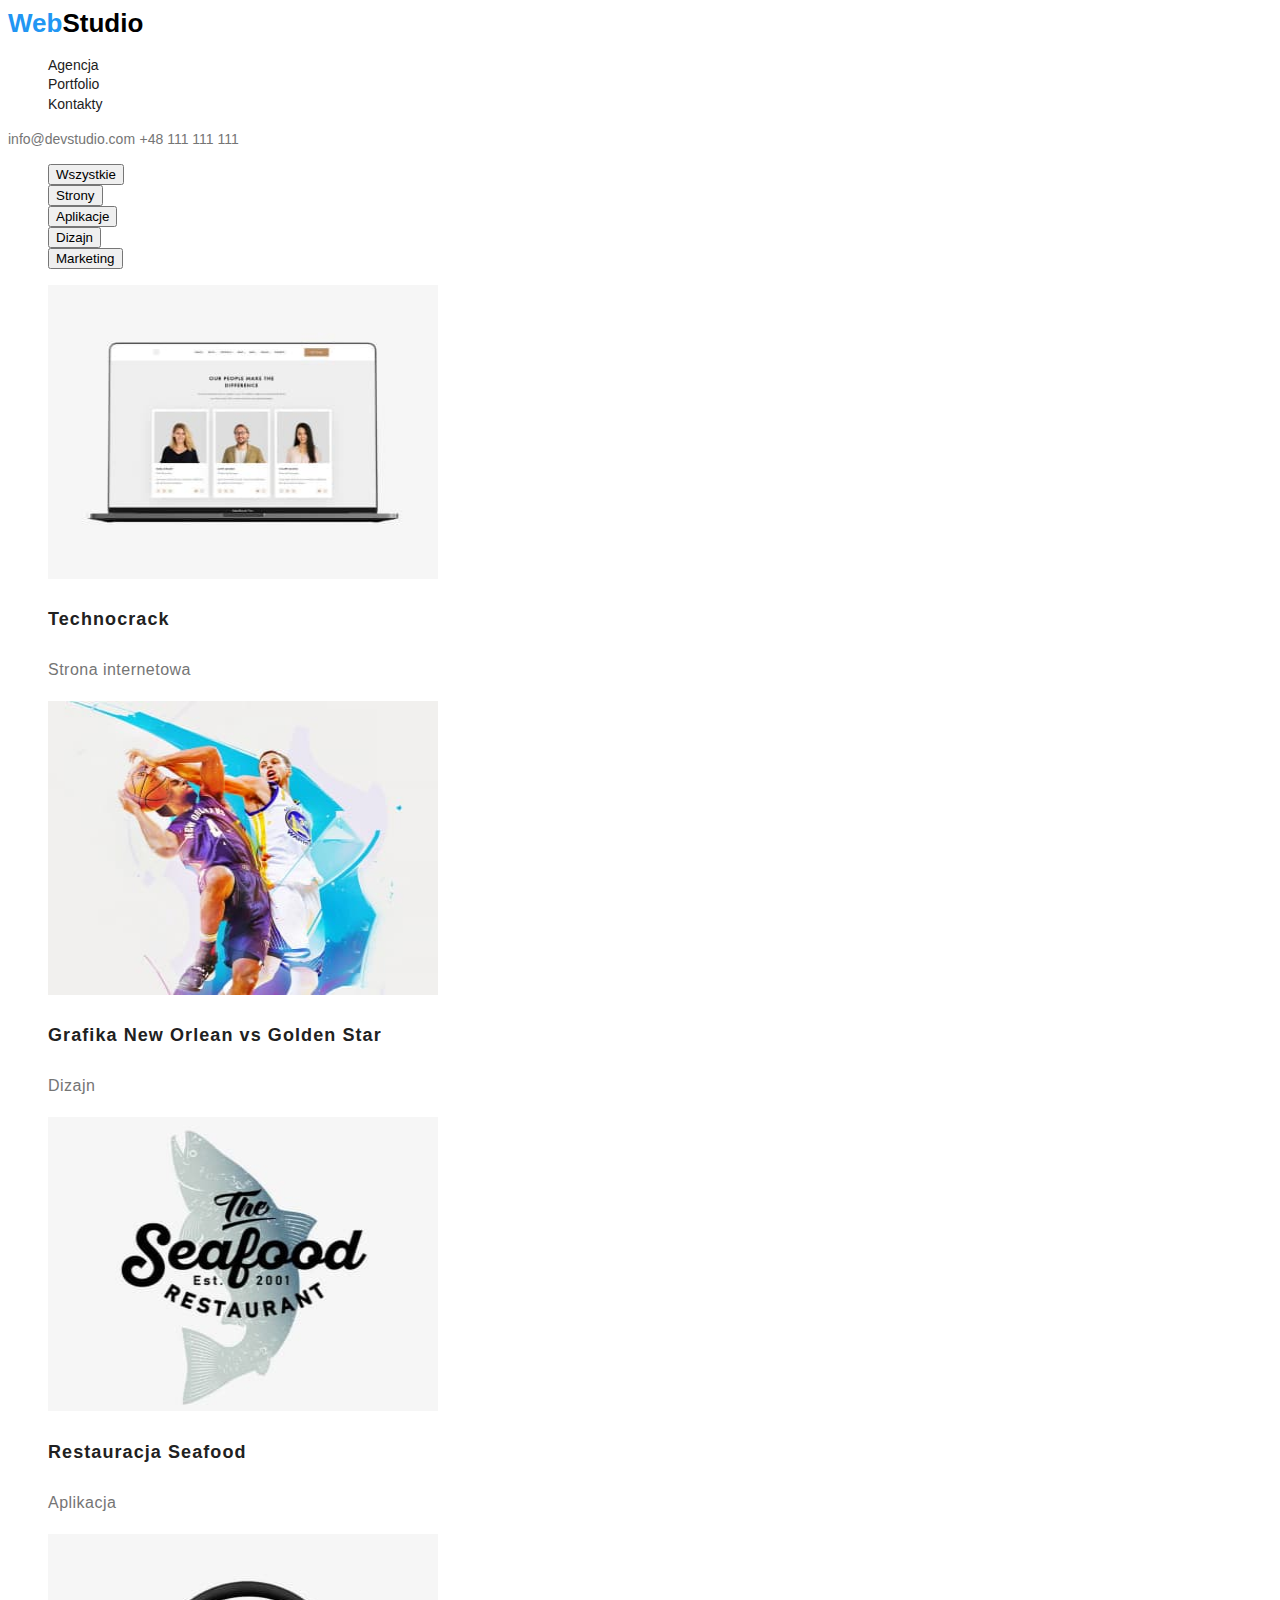
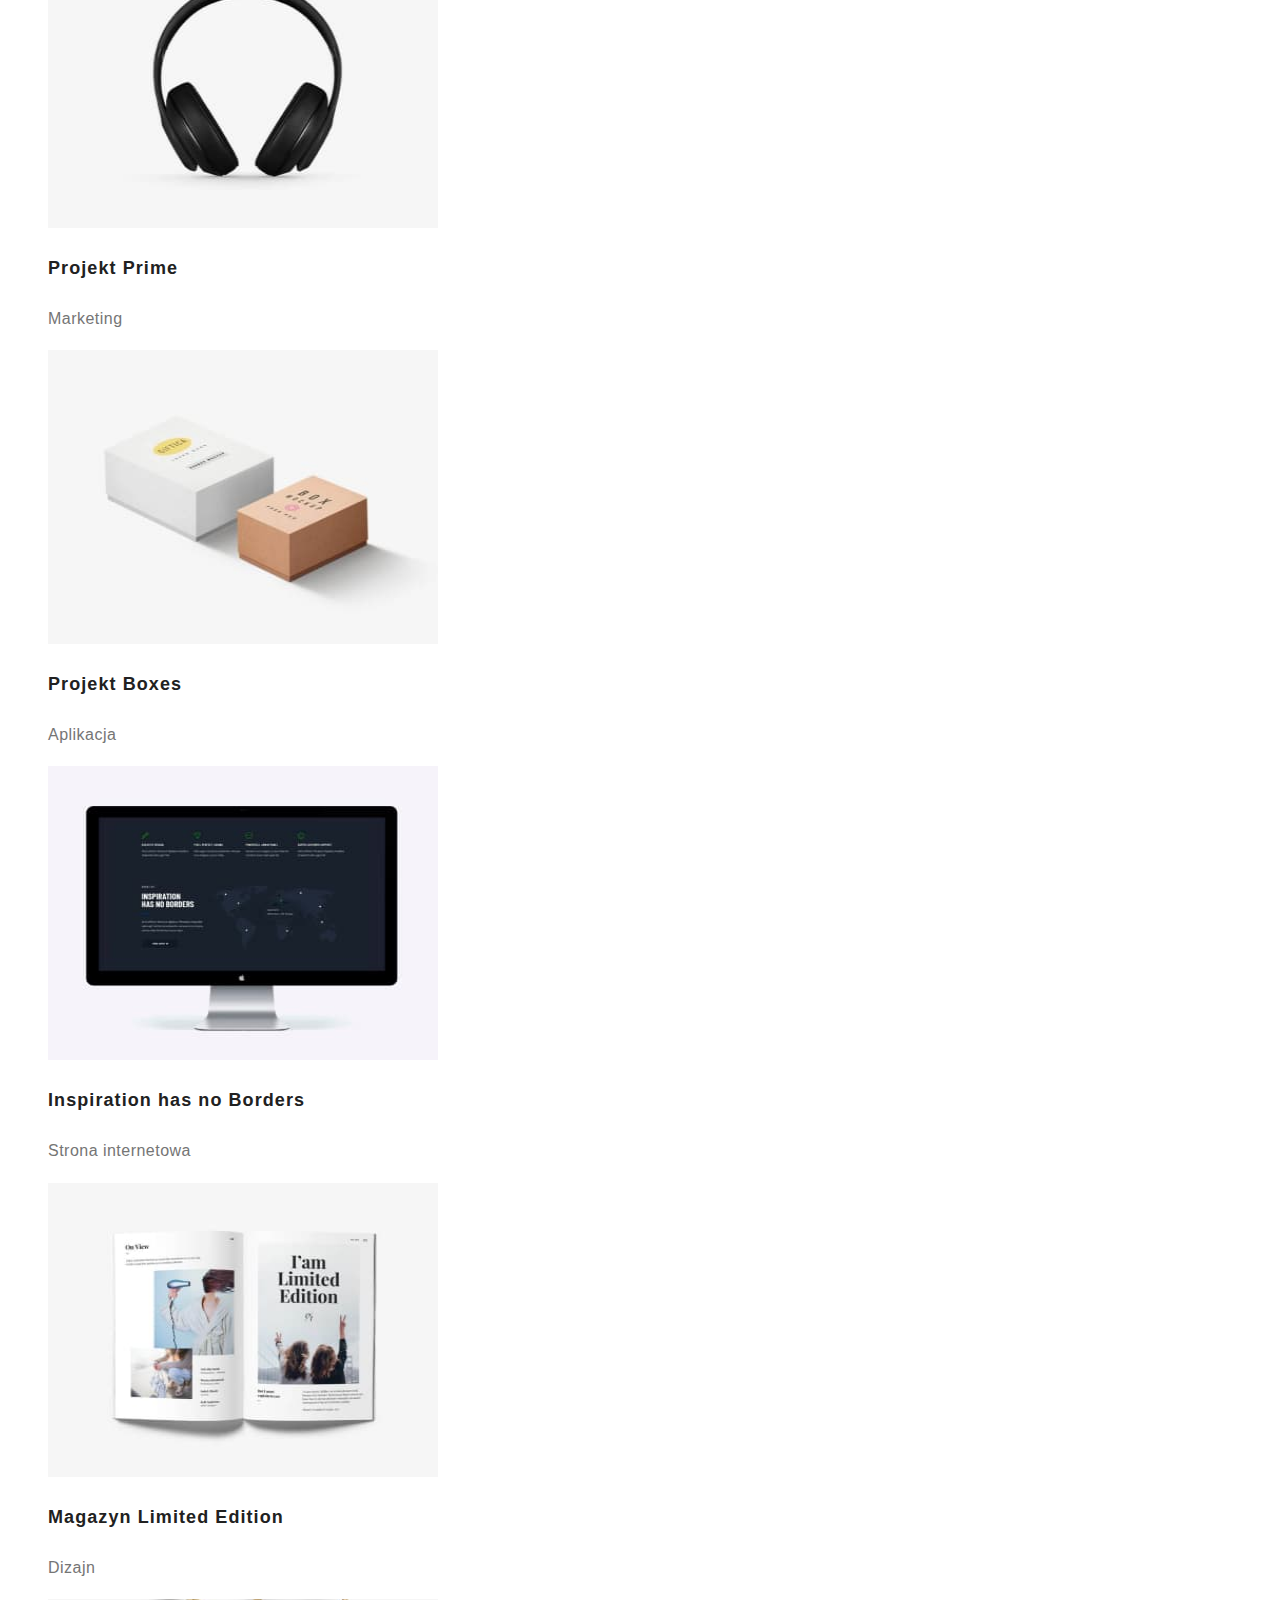
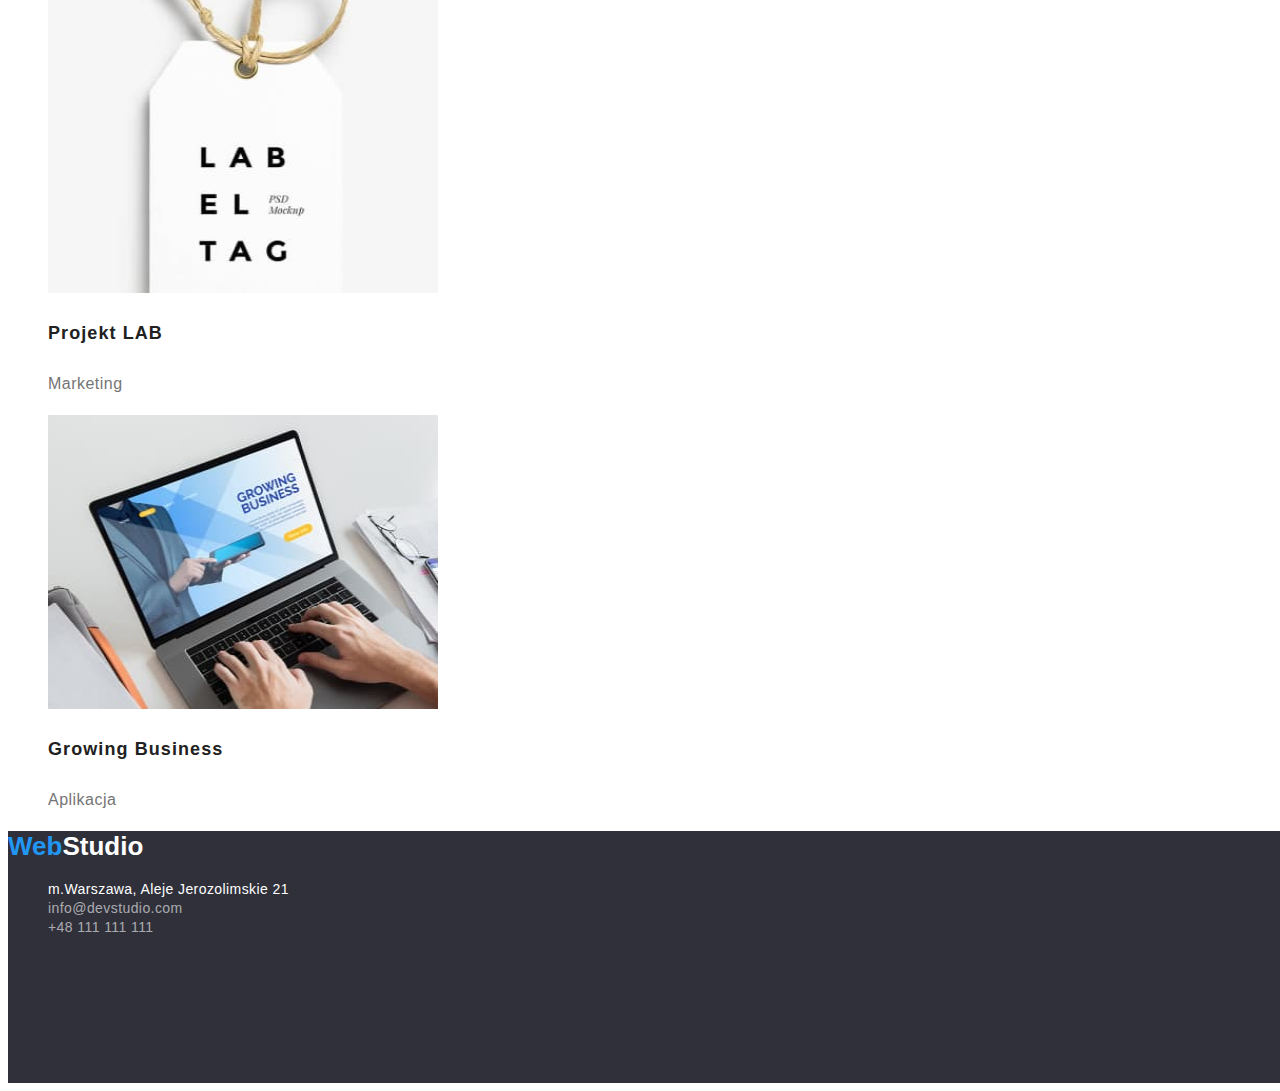
==== portfolio.html @ f2c3e53a "Add files via upload" ====
<!DOCTYPE html>
<html lang="pl">
  <head>
    <meta charset="UTF-8" />
    <meta http-equiv="X-UA-Compatible" content="IE=edge" />
    <meta name="viewport" content="width=device-width, initial-scale=1.0" />
    <title>Nasze portfolio</title>
    <link rel="preconnect" href="https://fonts.googleapis.com" />
    <link rel="preconnect" href="https://fonts.gstatic.com" crossorigin />
    <link
      href="https://fonts.googleapis.com/css2?family=Raleway:ital,wght@1,700&family=Roboto+Serif:wght@400;500;700;900&display=swap"
      rel="stylesheet"
    />
    <link rel="stylesheet" type="text/css" href="css/index.css" />
  </head>
  <body>
    <header>
      <a href="#"
        ><span class="web">Web</span><span class="studio">Studio</span>
      </a>
      <nav>
        <ul>
          <li><a class="link nav-header" href="#">Agencja</a></li>
          <li><a class="link nav-header" href="#">Portfolio</a></li>
          <li><a class="link nav-header" href="#">Kontakty</a></li>
        </ul>
      </nav>
      <a class="link contact-header" href="mail:info@devstudio.com"
        >info@devstudio.com</a
      >
      <a class="link contact-header" href="tel:48111111111">+48 111 111 111</a>
    </header>
    <main>
      <div>
        <ul class="button-menu">
          <li>
            <button class="button button-data" type="button">Wszystkie</button>
          </li>
          <li>
            <button class="button button-data" type="button">Strony</button>
          </li>
          <li>
            <button class="button button-data" type="button">Aplikacje</button>
          </li>
          <li>
            <button class="button button-data" type="button">Dizajn</button>
          </li>
          <li>
            <button class="button button-data" type="button">Marketing</button>
          </li>
        </ul>
      </div>

      <div>
        <ul>
          <li>
            <img
              src="images/foto_31.jpg"
              alt="Laptop  z otwartą stroną internetową"
              width="390"
              height="294"
            />
            <h3 class="offer">Technocrack</h3>
            <p class="type-service">Strona internetowa</p>
          </li>
          <li>
            <img
              src="images/foto_32.jpg"
              alt="Grafika meczu koszykówki"
              width="390"
              height="294"
            />
            <h3 class="offer">Grafika New Orlean vs Golden Star</h3>
            <p class="type-service">Dizajn</p>
          </li>
          <li>
            <img
              src="images/foto_33.jpg"
              alt="Logo restauracji"
              width="390"
              height="294"
            />
            <h3 class="offer">Restauracja Seafood</h3>
            <p class="type-service">Aplikacja</p>
          </li>
          <li>
            <img
              src="images/foto_34.jpg"
              alt="słuchawki bezprzewodowe"
              width="390"
              height="294"
            />
            <h3 class="offer">Projekt Prime</h3>
            <p class="type-service">Marketing</p>
          </li>
          <li>
            <img
              src="images/foto_35.jpg"
              alt="Dwa kartonowe pudełka"
              width="390"
              height="294"
            />
            <h3 class="offer">Projekt Boxes</h3>
            <p class="type-service">Aplikacja</p>
          </li>
          <li>
            <img
              src="images/foto_36.jpg"
              alt="Monitor ukazujący otwartą stronę"
              width="390"
              height="294"
            />
            <h3 class="offer">Inspiration has no Borders</h3>
            <p class="type-service">Strona internetowa</p>
          </li>
          <li>
            <img
              src="images/foto_37.jpg"
              alt="Otwarte czasopismo"
              width="390"
              height="294"
            />
            <h3 class="offer">Magazyn Limited Edition</h3>
            <p class="type-service">Dizajn</p>
          </li>
          <li>
            <img
              src="images/foto_38.jpg"
              alt="Etykieta z logo"
              width="390"
              height="294"
            />
            <h3 class="offer">Projekt LAB</h3>
            <p class="type-service">Marketing</p>
          </li>
          <li>
            <img
              src="images/foto_39.jpg"
              alt="Osoba pracujący przy laptopie"
              width="390"
              height="294"
            />
            <h3 class="offer">Growing Business</h3>
            <p class="type-service">Aplikacja</p>
          </li>
        </ul>
      </div>
    </main>
    <footer class="footer-color">
      <a href="#"
        ><span class="web">Web</span><span class="studio-2">Studio</span></a
      >

      <ul>
        <li>
          <address>
            <a
              class="link address"
              href="https://goo.gl/maps/n3HSszcndaVt4yHJ9?coh=178573&entry=tt"
              target="_blank"
              >m.Warszawa, Aleje Jerozolimskie 21</a
            >
          </address>
        </li>
        <li>
          <a class="link info-footer" href="mail:info@devstudio.com"
            >info@devstudio.com</a
          >
        </li>
        <li>
          <a class="link info-footer" href="tel:48111111111">+48 111 111 111</a>
        </li>
      </ul>
    </footer>
  </body>
</html>
---- css/index.css ----
body {
  font-family: "Roboto", sans-serif;
  font-size: 16px;
  font-weight: 700;
  line-height: 1.2;
  background-color: var(--font-color3);
  color: var(--font-color);
}

ul {
  list-style-type: none;
}
a {
  text-decoration: none;
}

.link:focus {
  color: var(--font-hover-focus);
}
.link:hover {
  color: var(--font-hover-focus);
}

:root {
  --main-background-color: #e5e5e5;
  --second-background-color: #2f303a;
  --font-color: #212121;
  --font-color2: #757575;
  --font-color3: #ffffff;
  --font-hover-focus: #2196f3;
  --font-studio: #000000;
}

.webstudio {
  letter-spacing: 0.03em;
}
.web {
  color: #2196f3;
  font: "Raleway";
  font-size: 26px;
  font-weight: 700;
  line-height: 1.2;
}
.studio {
  color: var(--font-studio);
  font: "Raleway";
  font-size: 26px;
  font-weight: 700;
  line-height: 1.2;
}

.studio-2 {
  color: var(--font-color3);
  font: "Raleway";
  font-size: 26px;
  font-weight: 700;
  line-height: 1.2;
}
.nav-header {
  font-size: 14px;
  font-weight: 500;
  line-height: 1.17;
  color: var(--font-color);
  letter-spacing: 0.02;
}
.button {
  cursor: pointer;
}
.contact-header {
  font-size: 14px;
  font-weight: 500;
  line-height: 1.17;
  color: var(--font-color2);
  letter-spacing: 0.02;
}
.title {
  font-size: 44px;
  font-weight: 900;
  line-height: 1.36;
  color: var(--font-color3);
  letter-spacing: 0.06em;
}
.type {
  font-size: 16px;
  font-weight: 700;
  line-height: 1.88;
  color: var(--font-color3);
  background-color: var(--font-hover-focus);
  letter-spacing: 0.06em;
}
.main-text {
  font-size: 14px;
  font-weight: 700;
  line-height: 1.17;
  color: var(--font-color);
  letter-spacing: 0.03em;
}
.text {
  font-size: 14px;
  font-weight: 400;
  line-height: 1.71;
  color: var(--font-color2);
  letter-spacing: 0.03em;
}
.second-h {
  font-size: 36px;
  font-weight: 700;
  line-height: 1.18;
  color: var(--font-color);
  letter-spacing: 0.03em;
}
.name {
  font-size: 16px;
  font-weight: 500;
  line-height: 1.17;
  color: var(--font-color);
  letter-spacing: 0.03em;
}
.company-position {
  font-size: 16px;
  font-weight: 400;
  line-height: 1.17;
  color: var(--font-color2);
  letter-spacing: 0.03em;
}
.address {
  font-size: 14px;
  font-weight: 400;
  line-height: 1.71;
  color: var(--font-color3);
  font-style: normal;
  letter-spacing: 0.03em;
}
.info-footer {
  font-size: 14px;
  font-weight: 400;
  line-height: 1.71;
  color: rgba(255, 255, 255, 0.6);
  letter-spacing: 0.03em;
}
.offer {
  font-size: 18px;
  font-weight: 700;
  line-height: 2;
  color: var(--font-color);
  letter-spacing: 0.06em;
}
.type-service {
  font-size: 16px;
  font-weight: 400;
  line-height: 1.88;
  color: var(--font-color2);
  letter-spacing: 0.03em;
}
.link {
  font-size: 14;
  font-weight: 500;
  line-height: 1.17;
}

.button.data {
  font-size: 16;
  font-weight: 500;
  line-height: 1.62;
  color: var(--font-color);
  letter-spacing: 0.03em;
}

.button:focus {
  color: var(--font-color3);
  background-color: var(--font-hover-focus);
}
.button:hover {
  color: var(--font-color3);
  background-color: var(--font-hover-focus);
}

.footer-color {
  background-color: var(--second-background-color);
  width: 1600px;
  height: 252px;
}

.background-top {
  background-color: var(--second-background-color);
  width: 1600px;
  height: 600px;
}

.crew-background-color {
  background-color: #f5f4fa;
}
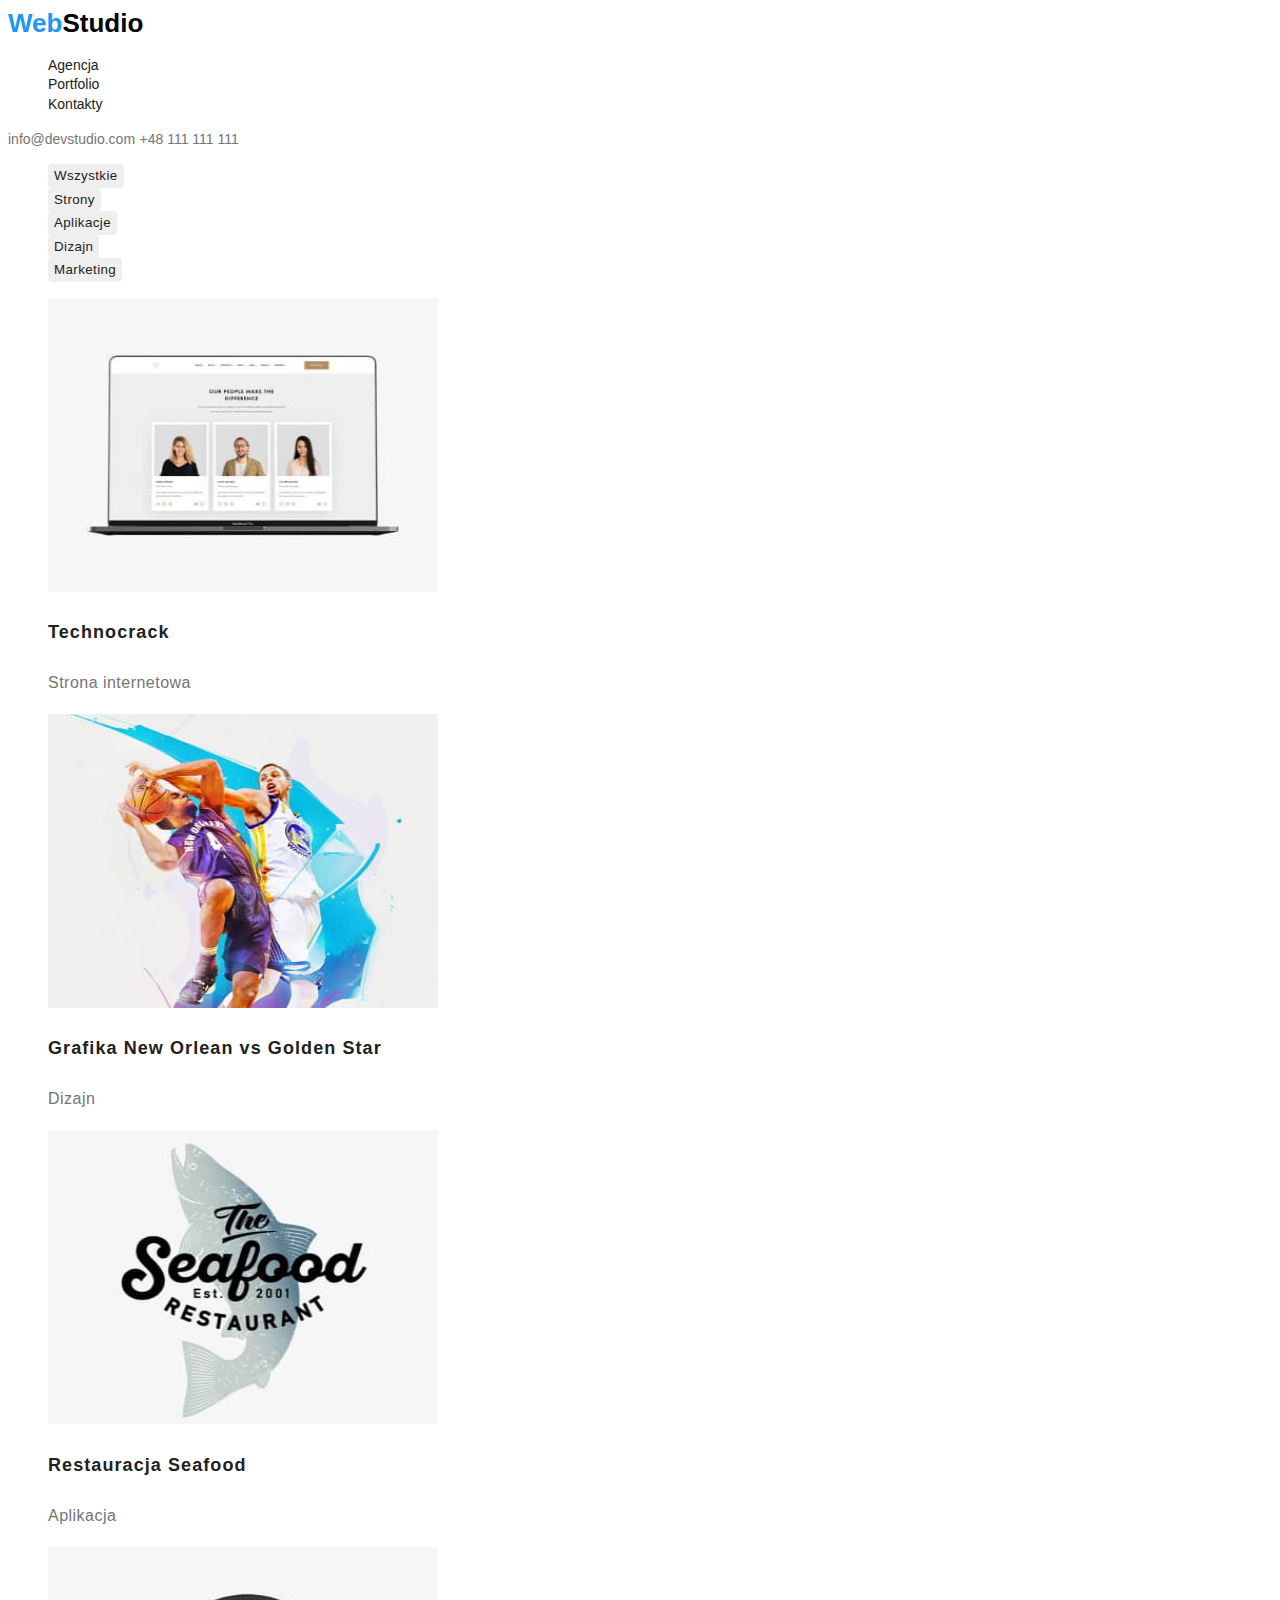
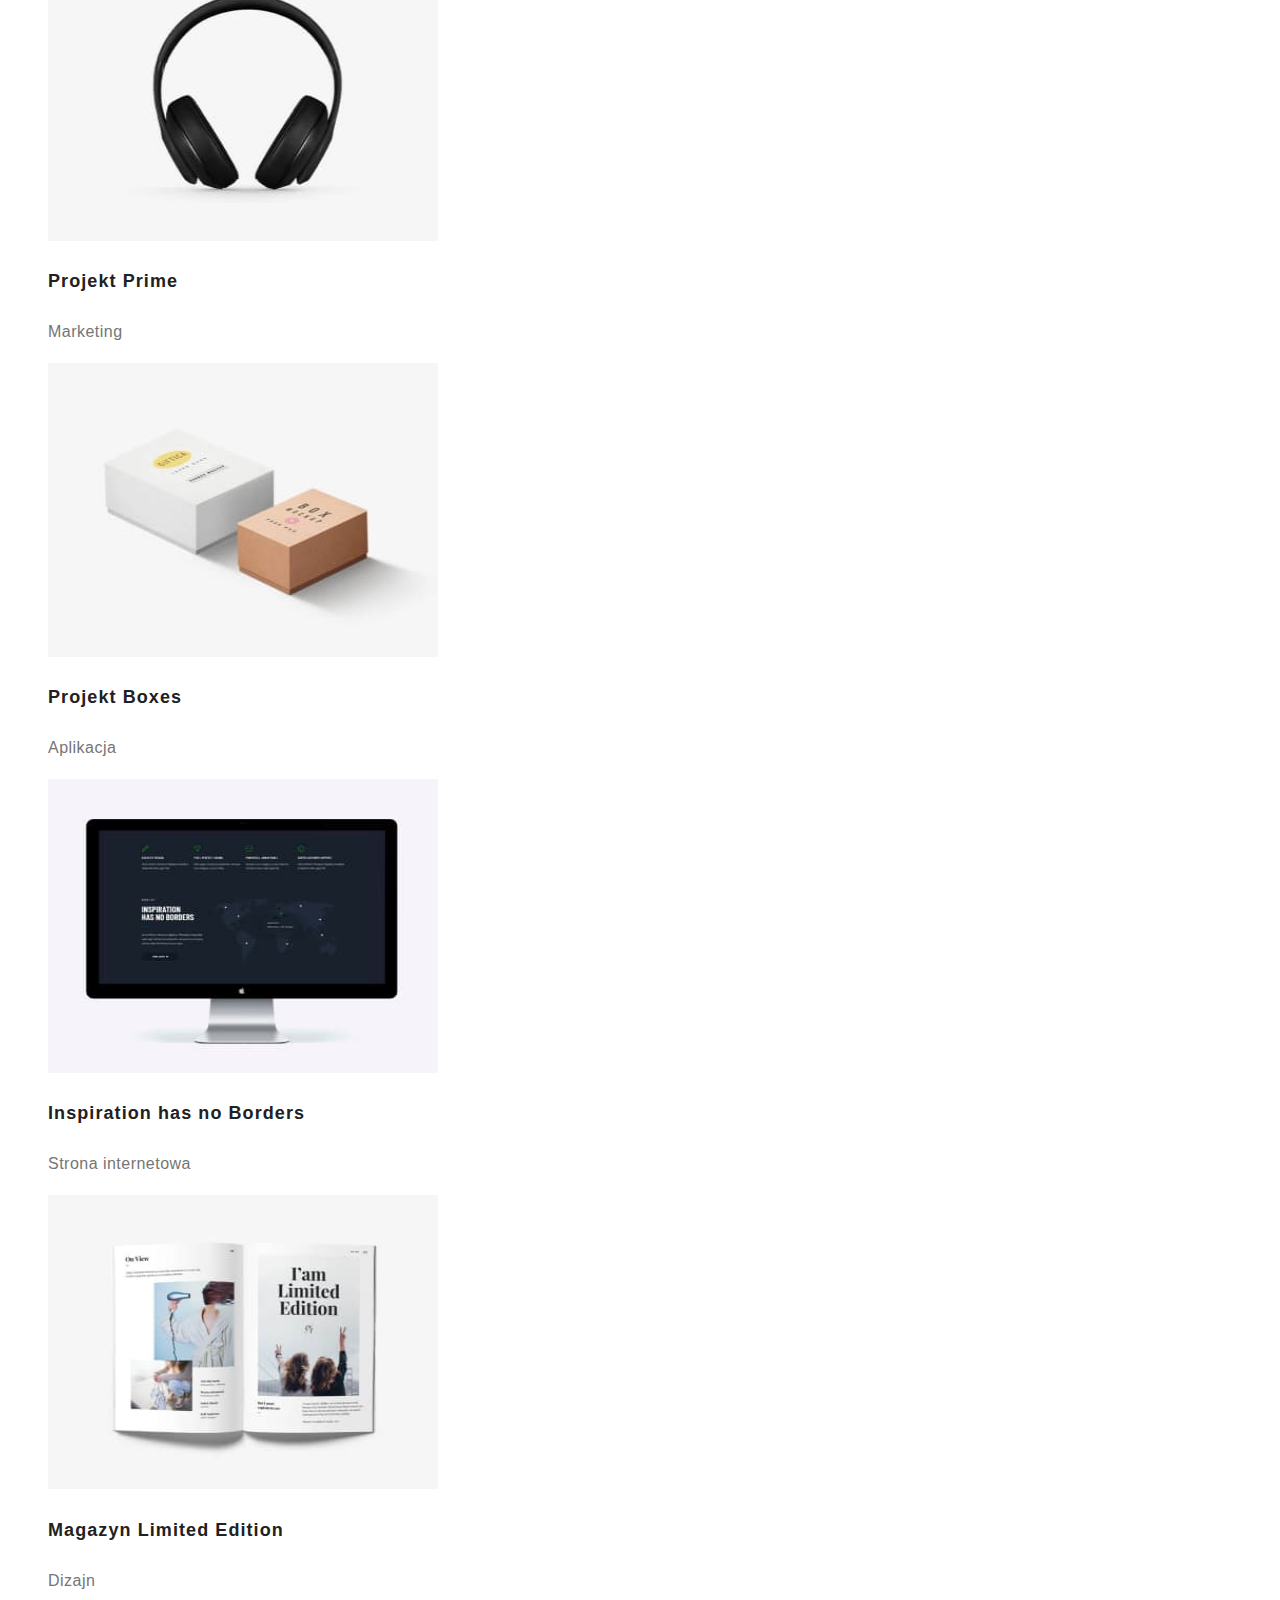
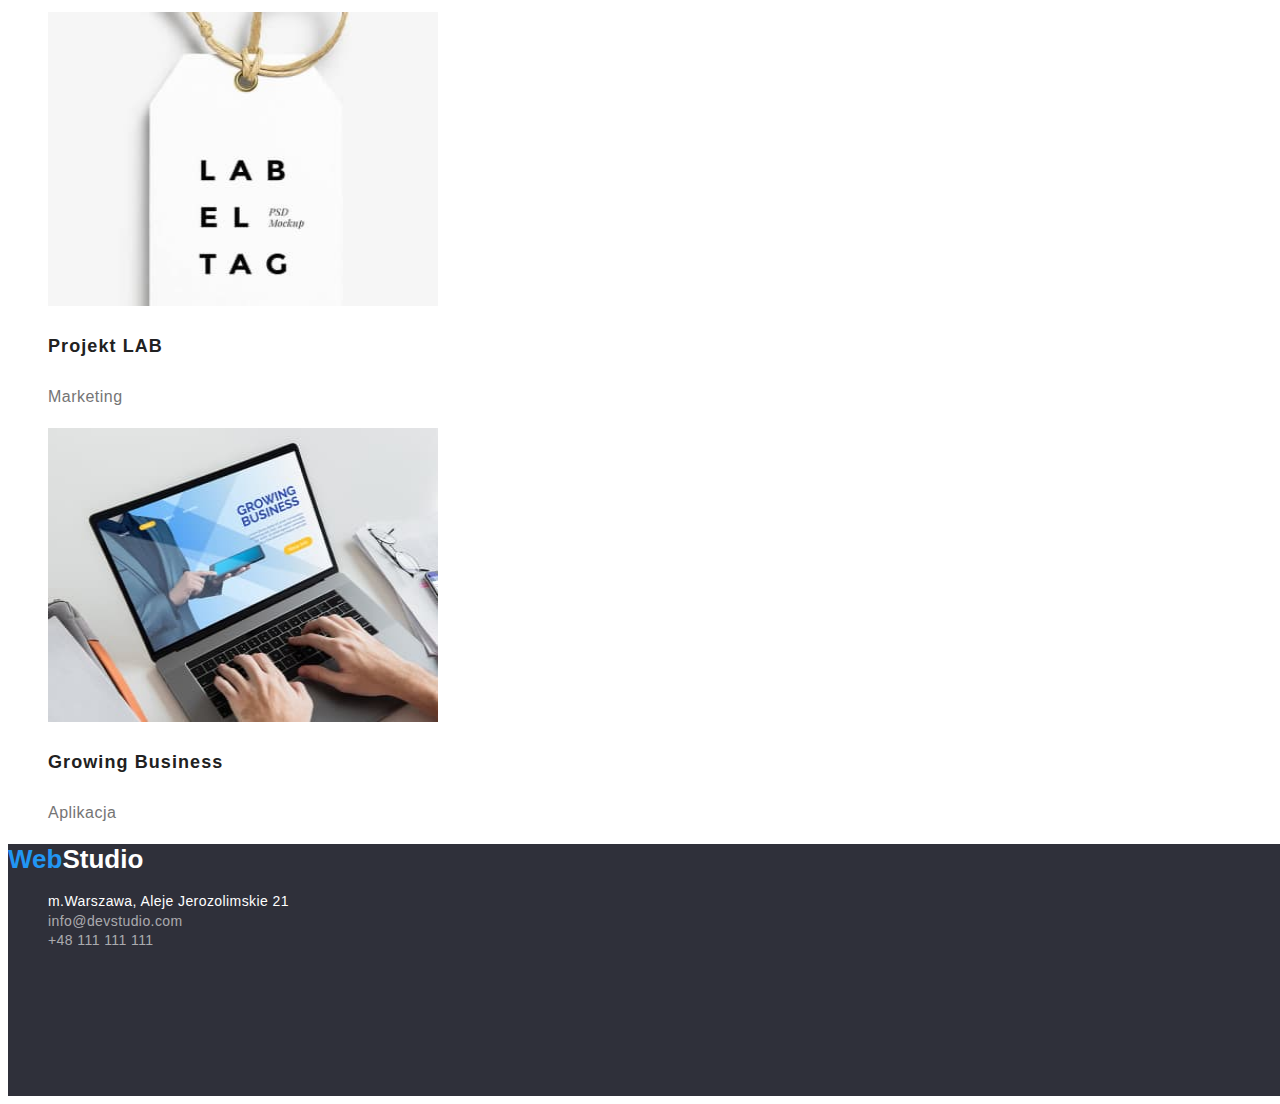
==== commit 9ece2d22: "added box shadow" ====
--- a/portfolio.html
+++ b/portfolio.html
@@ -20,7 +20,7 @@
       </a>
       <nav>
         <ul>
-          <li><a class="link nav-header" href="#">Agencja</a></li>
+          <li><a class="link nav-header" href="index.html">Agencja</a></li>
           <li><a class="link nav-header" href="#">Portfolio</a></li>
           <li><a class="link nav-header" href="#">Kontakty</a></li>
         </ul>
--- a/css/index.css
+++ b/css/index.css
@@ -87,6 +87,8 @@
   color: var(--font-color3);
   background-color: var(--font-hover-focus);
   letter-spacing: 0.06em;
+  border-radius: 4px;
+  border-style: none;
 }
 .main-text {
   font-size: 14px;
@@ -158,12 +160,18 @@
   line-height: 1.17;
 }
 
-.button.data {
+.button-data {
   font-size: 16;
   font-weight: 500;
   line-height: 1.62;
   color: var(--font-color);
   letter-spacing: 0.03em;
+  border-radius: 4px;
+  border-style: none;
+}
+
+.button-data:hover {
+  box-shadow: 0px 4px 4px rgba(0, 0, 0, 0.25);
 }
 
 .button:focus {
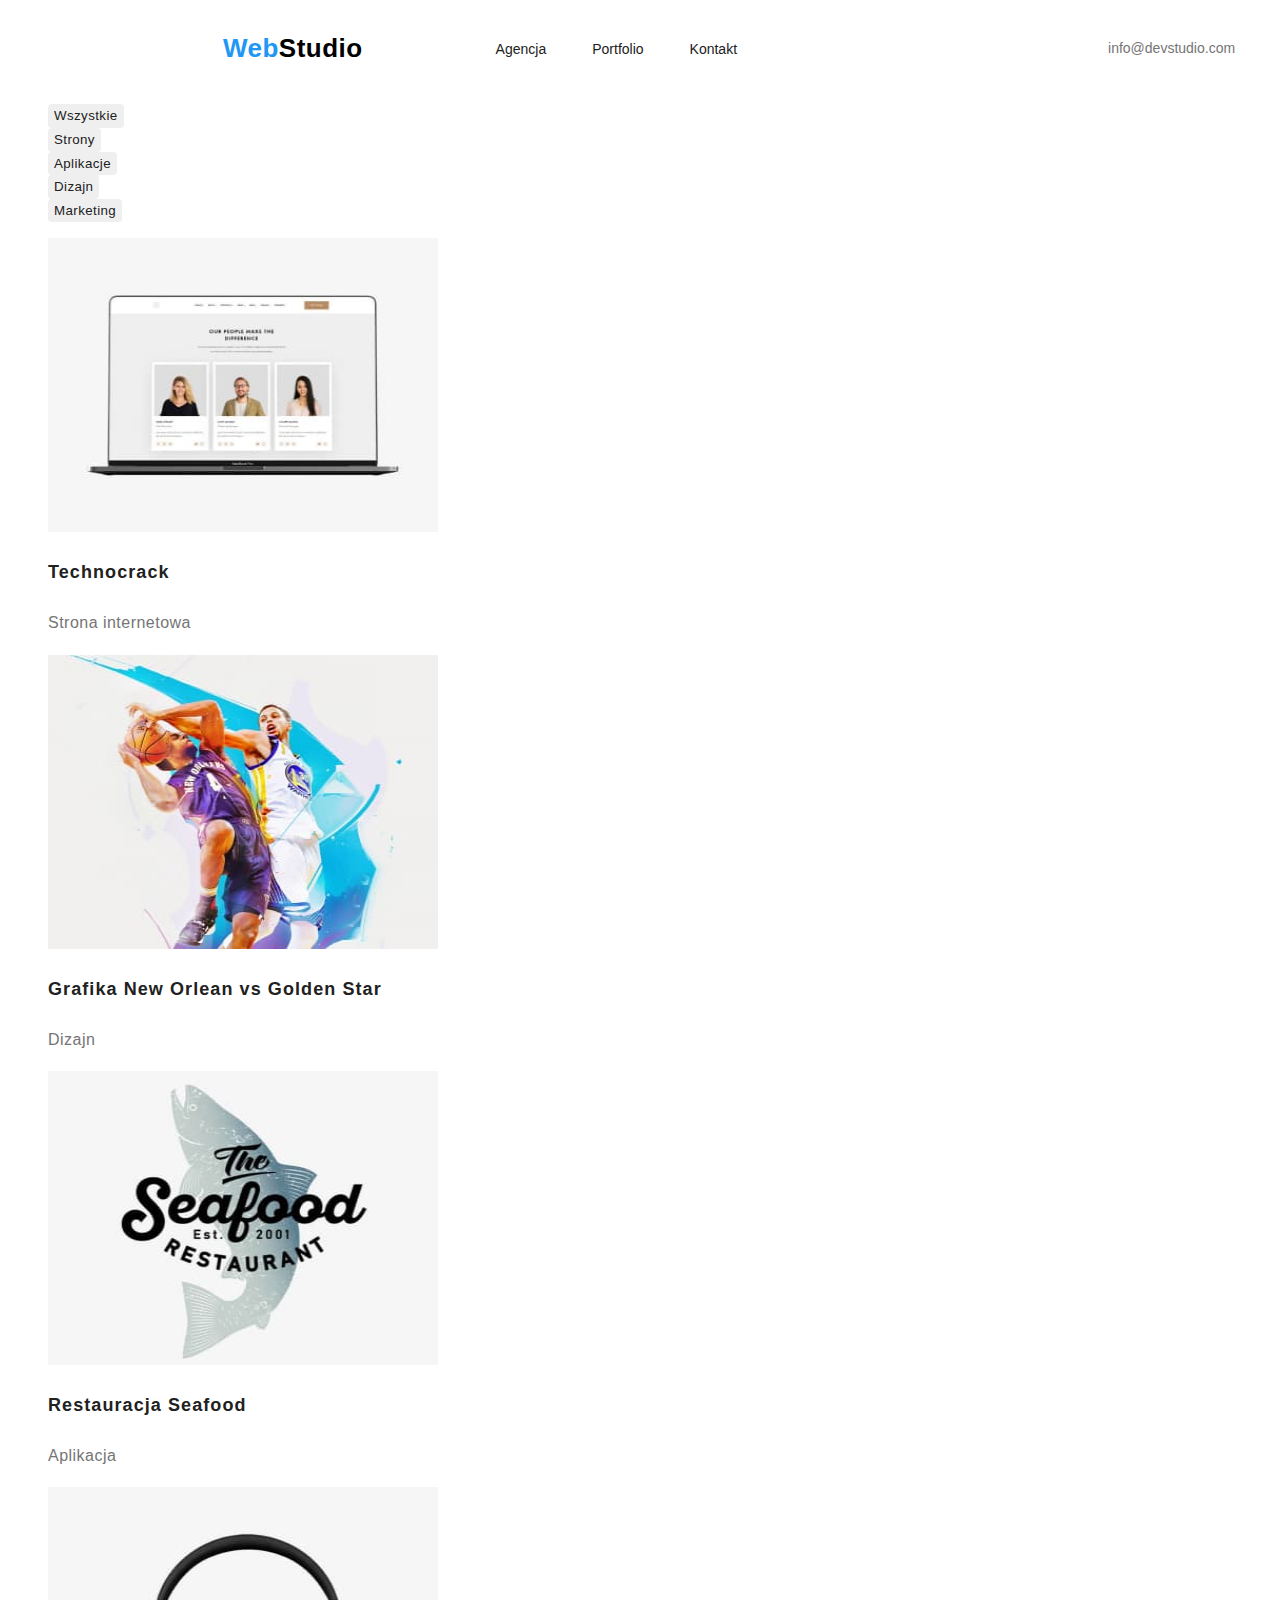
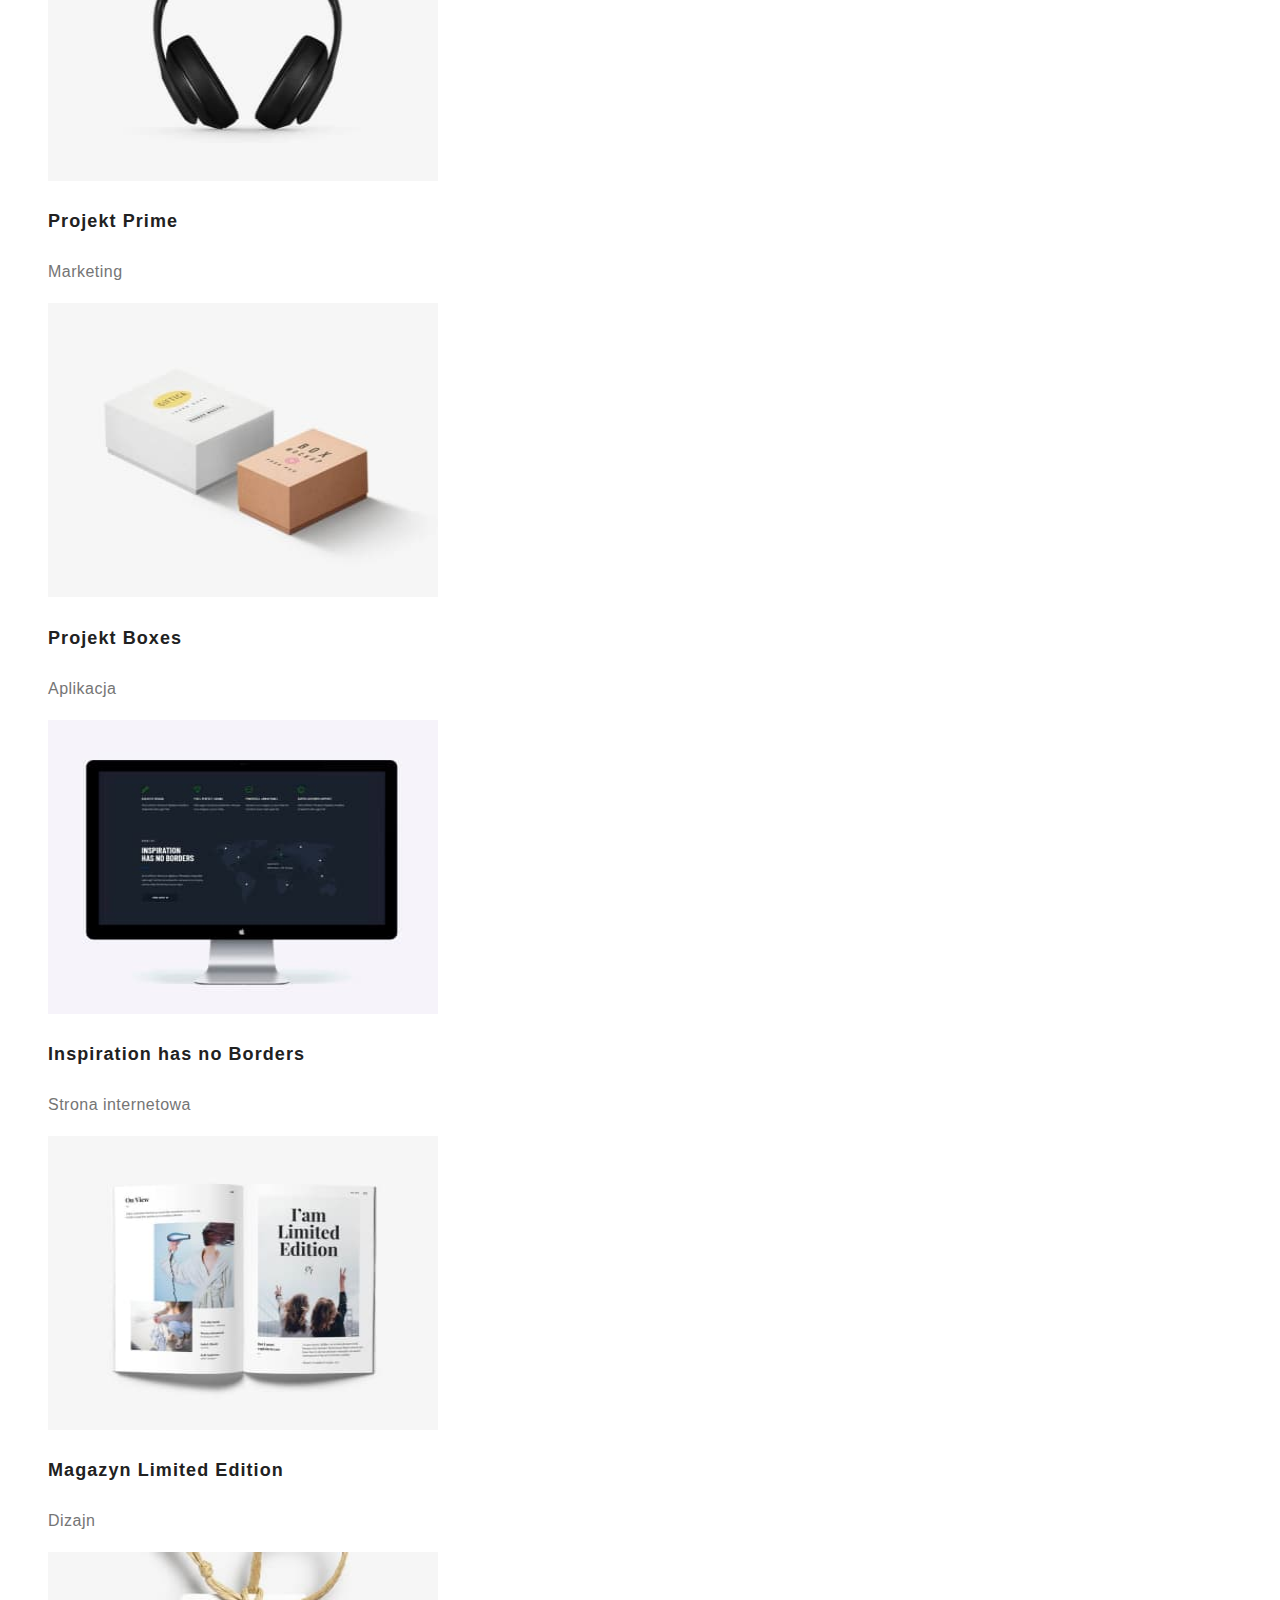
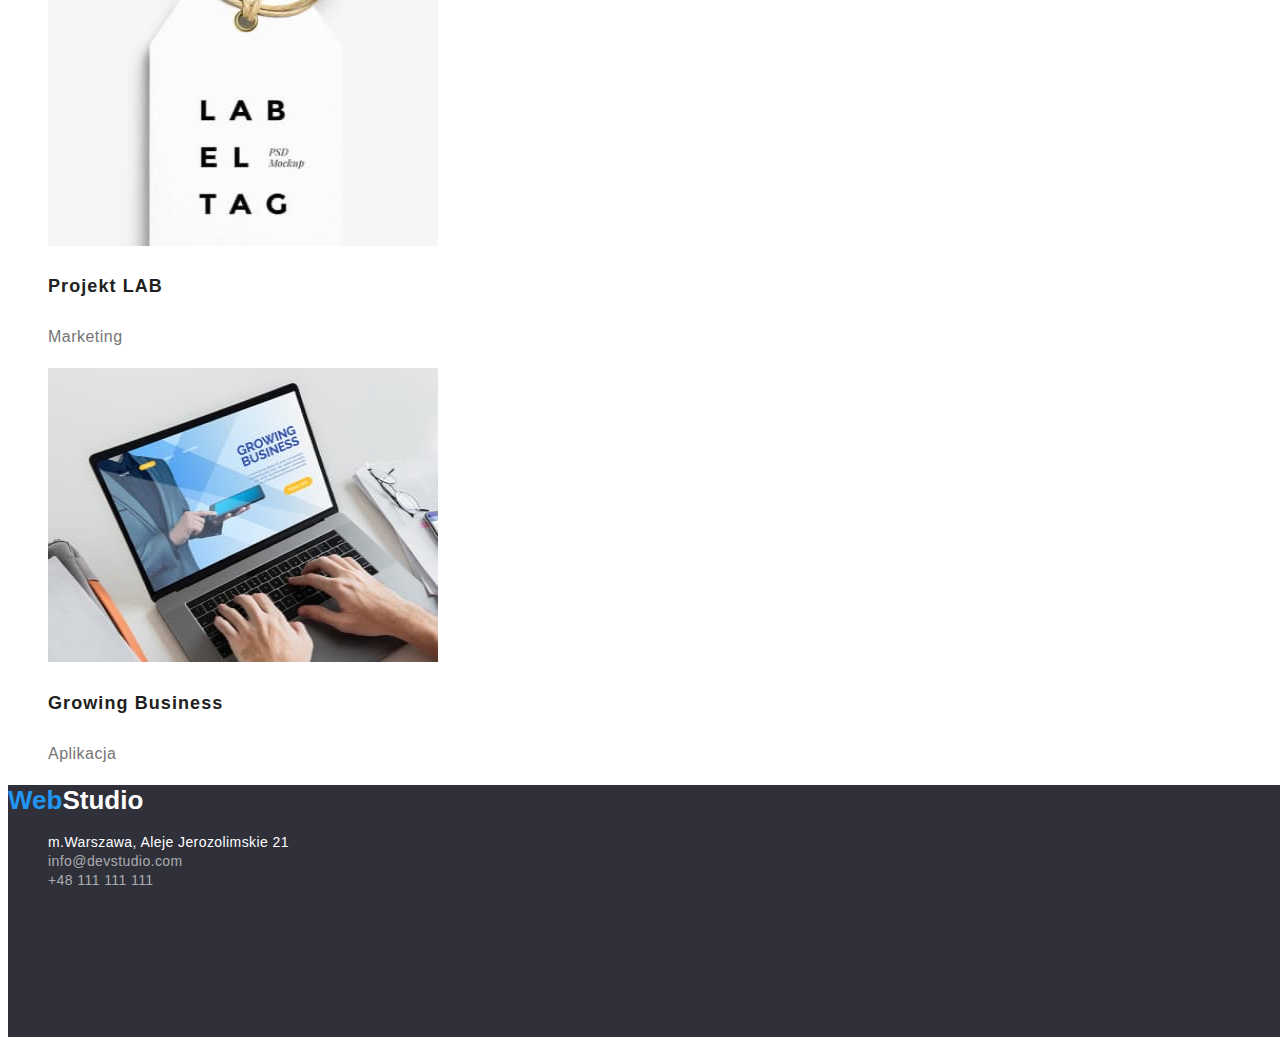
==== commit 2e011525: "31-may" ====
--- a/portfolio.html
+++ b/portfolio.html
@@ -12,46 +12,71 @@
       rel="stylesheet"
     />
     <link rel="stylesheet" type="text/css" href="css/index.css" />
+    <link
+      rel="stylesheet"
+      href="https://cdnjs.cloudflare.com/ajax/libs/modern-normalize/2.0.0/modern-normalize.min.css"
+      integrity="sha512-4xo8blKMVCiXpTaLzQSLSw3KFOVPWhm/TRtuPVc4WG6kUgjH6J03IBuG7JZPkcWMxJ5huwaBpOpnwYElP/m6wg=="
+      crossorigin="anonymous"
+      referrerpolicy="no-referrer"
+    />
   </head>
   <body>
-    <header>
-      <a href="#"
-        ><span class="web">Web</span><span class="studio">Studio</span>
-      </a>
-      <nav>
-        <ul>
-          <li><a class="link nav-header" href="index.html">Agencja</a></li>
-          <li><a class="link nav-header" href="#">Portfolio</a></li>
-          <li><a class="link nav-header" href="#">Kontakty</a></li>
+<div class="container-1">
+      <div>
+        <header class="web-studio">
+          <a class="webstudio" href="#"
+          ><span class="web">Web</span><span class="studio">Studio</span>
+          </a>
+      </div>
+      
+      <div>
+          <ul class="navi">
+            <li><a class="link nav-header agency" href="#">Agencja</a></li>
+            <li>
+              <a class="link nav-header portfolio" href="portfolio.html"
+                >Portfolio</a
+              >
+            </li>
+            <li><a class="link nav-header contact" href="#">Kontakt</a></li>
+          </ul>
+      </div>
+      <div class="mail-phone">
+          <a class="link contact-header mail" href="mail:info@devstudio.com"
+            >info@devstudio.com</a
+          >
+          <a class="link contact-header phone" href="tel:48111111111"
+            >+48 111 111 111</a
+          >
+      </div>
+    </header>
+    </div>
+    
+
+
+
+    
+    <main>
+      <div class="container">
+        <ul class="button-menu">
+          <li>
+            <button class="button button-data" type="button">Wszystkie</button>
+          </li>
+          <li>
+            <button class="button button-data" type="button">Strony</button>
+          </li>
+          <li>
+            <button class="button button-data" type="button">Aplikacje</button>
+          </li>
+          <li>
+            <button class="button button-data" type="button">Dizajn</button>
+          </li>
+          <li>
+            <button class="button button-data" type="button">Marketing</button>
+          </li>
         </ul>
-      </nav>
-      <a class="link contact-header" href="mail:info@devstudio.com"
-        >info@devstudio.com</a
-      >
-      <a class="link contact-header" href="tel:48111111111">+48 111 111 111</a>
-    </header>
-    <main>
-      <div>
-        <ul class="button-menu">
-          <li>
-            <button class="button button-data" type="button">Wszystkie</button>
-          </li>
-          <li>
-            <button class="button button-data" type="button">Strony</button>
-          </li>
-          <li>
-            <button class="button button-data" type="button">Aplikacje</button>
-          </li>
-          <li>
-            <button class="button button-data" type="button">Dizajn</button>
-          </li>
-          <li>
-            <button class="button button-data" type="button">Marketing</button>
-          </li>
-        </ul>
-      </div>
-
-      <div>
+      </div>
+
+      <div class="container">
         <ul>
           <li>
             <img
@@ -146,31 +171,36 @@
         </ul>
       </div>
     </main>
-    <footer class="footer-color">
-      <a href="#"
-        ><span class="web">Web</span><span class="studio-2">Studio</span></a
-      >
-
-      <ul>
-        <li>
-          <address>
-            <a
-              class="link address"
-              href="https://goo.gl/maps/n3HSszcndaVt4yHJ9?coh=178573&entry=tt"
-              target="_blank"
-              >m.Warszawa, Aleje Jerozolimskie 21</a
+
+    <div class="container">
+      <footer class="footer-color">
+        <a href="#"
+          ><span class="web">Web</span><span class="studio-2">Studio</span></a
+        >
+
+        <ul>
+          <li>
+            <address>
+              <a
+                class="link address"
+                href="https://goo.gl/maps/n3HSszcndaVt4yHJ9?coh=178573&entry=tt"
+                target="_blank"
+                >m.Warszawa, Aleje Jerozolimskie 21</a
+              >
+            </address>
+          </li>
+          <li>
+            <a class="link info-footer" href="mail:info@devstudio.com"
+              >info@devstudio.com</a
             >
-          </address>
-        </li>
-        <li>
-          <a class="link info-footer" href="mail:info@devstudio.com"
-            >info@devstudio.com</a
-          >
-        </li>
-        <li>
-          <a class="link info-footer" href="tel:48111111111">+48 111 111 111</a>
-        </li>
-      </ul>
-    </footer>
+          </li>
+          <li>
+            <a class="link info-footer" href="tel:48111111111"
+              >+48 111 111 111</a
+            >
+          </li>
+        </ul>
+      </footer>
+    </div>
   </body>
 </html>
--- a/css/index.css
+++ b/css/index.css
@@ -5,6 +5,7 @@
   line-height: 1.2;
   background-color: var(--font-color3);
   color: var(--font-color);
+  max-width: 1600px;
 }
 
 ul {
@@ -33,6 +34,11 @@
 
 .webstudio {
   letter-spacing: 0.03em;
+  display: flex;
+  justify-content: flex-start;
+  padding-left: 0px;
+  margin-right: 93px;
+  
 }
 .web {
   color: #2196f3;
@@ -72,6 +78,8 @@
   line-height: 1.17;
   color: var(--font-color2);
   letter-spacing: 0.02;
+  display: flex;
+  justify-content: flex-end;
 }
 .title {
   font-size: 44px;
@@ -79,6 +87,11 @@
   line-height: 1.36;
   color: var(--font-color3);
   letter-spacing: 0.06em;
+  max-width: 800px;
+  margin-right: auto;
+  margin-left: auto;
+  margin-bottom: auto;
+  padding-top: 200px;
 }
 .type {
   font-size: 16px;
@@ -89,6 +102,9 @@
   letter-spacing: 0.06em;
   border-radius: 4px;
   border-style: none;
+  padding: 10px 41px 10px 42px;
+  margin-top: 30px;
+  margin
 }
 .main-text {
   font-size: 14px;
@@ -96,6 +112,8 @@
   line-height: 1.17;
   color: var(--font-color);
   letter-spacing: 0.03em;
+  
+  
 }
 .text {
   font-size: 14px;
@@ -103,6 +121,8 @@
   line-height: 1.71;
   color: var(--font-color2);
   letter-spacing: 0.03em;
+  
+  
 }
 .second-h {
   font-size: 36px;
@@ -171,6 +191,10 @@
 }
 
 .button-data:hover {
+  box-shadow: 0px 4px 4px rgba(0, 0, 0, 0.25);
+}
+
+.button-data:focus {
   box-shadow: 0px 4px 4px rgba(0, 0, 0, 0.25);
 }
 
@@ -193,8 +217,57 @@
   background-color: var(--second-background-color);
   width: 1600px;
   height: 600px;
-}
-
-.crew-background-color {
-  background-color: #f5f4fa;
-}
+  margin-right: auto;
+  margin-left: auto;
+  text-align: center;
+  justify-content: center;
+  padding-top: 0px;
+}
+
+.container-1 {
+  width: 1200px;
+  
+  align-items: center;
+  display: flex;
+  text-align: center;
+  border-bottom: 1px;
+  border-color: #ececec;
+  margin-left:215px;
+  margin-right:185px;
+}
+
+.navi {
+  display: flex;
+}
+
+.mail-phone {
+  display: flex;
+}
+
+.portfolio {
+  margin-left: 46px;
+  margin-right: 46px;
+}
+
+.mail {
+  margin-left: 371px;
+  margin-right: 50px;
+  margin-top: 32px;
+  margin-bottom: 32px;
+
+ 
+}
+
+.phone{
+  margin-top: 32px;
+  margin-bottom: 32px;
+  
+}
+
+.conteiner-2{
+  width: 1200px;
+  margin:0 auto;
+  display: flex ;
+  justify-content: space-around;
+}
+
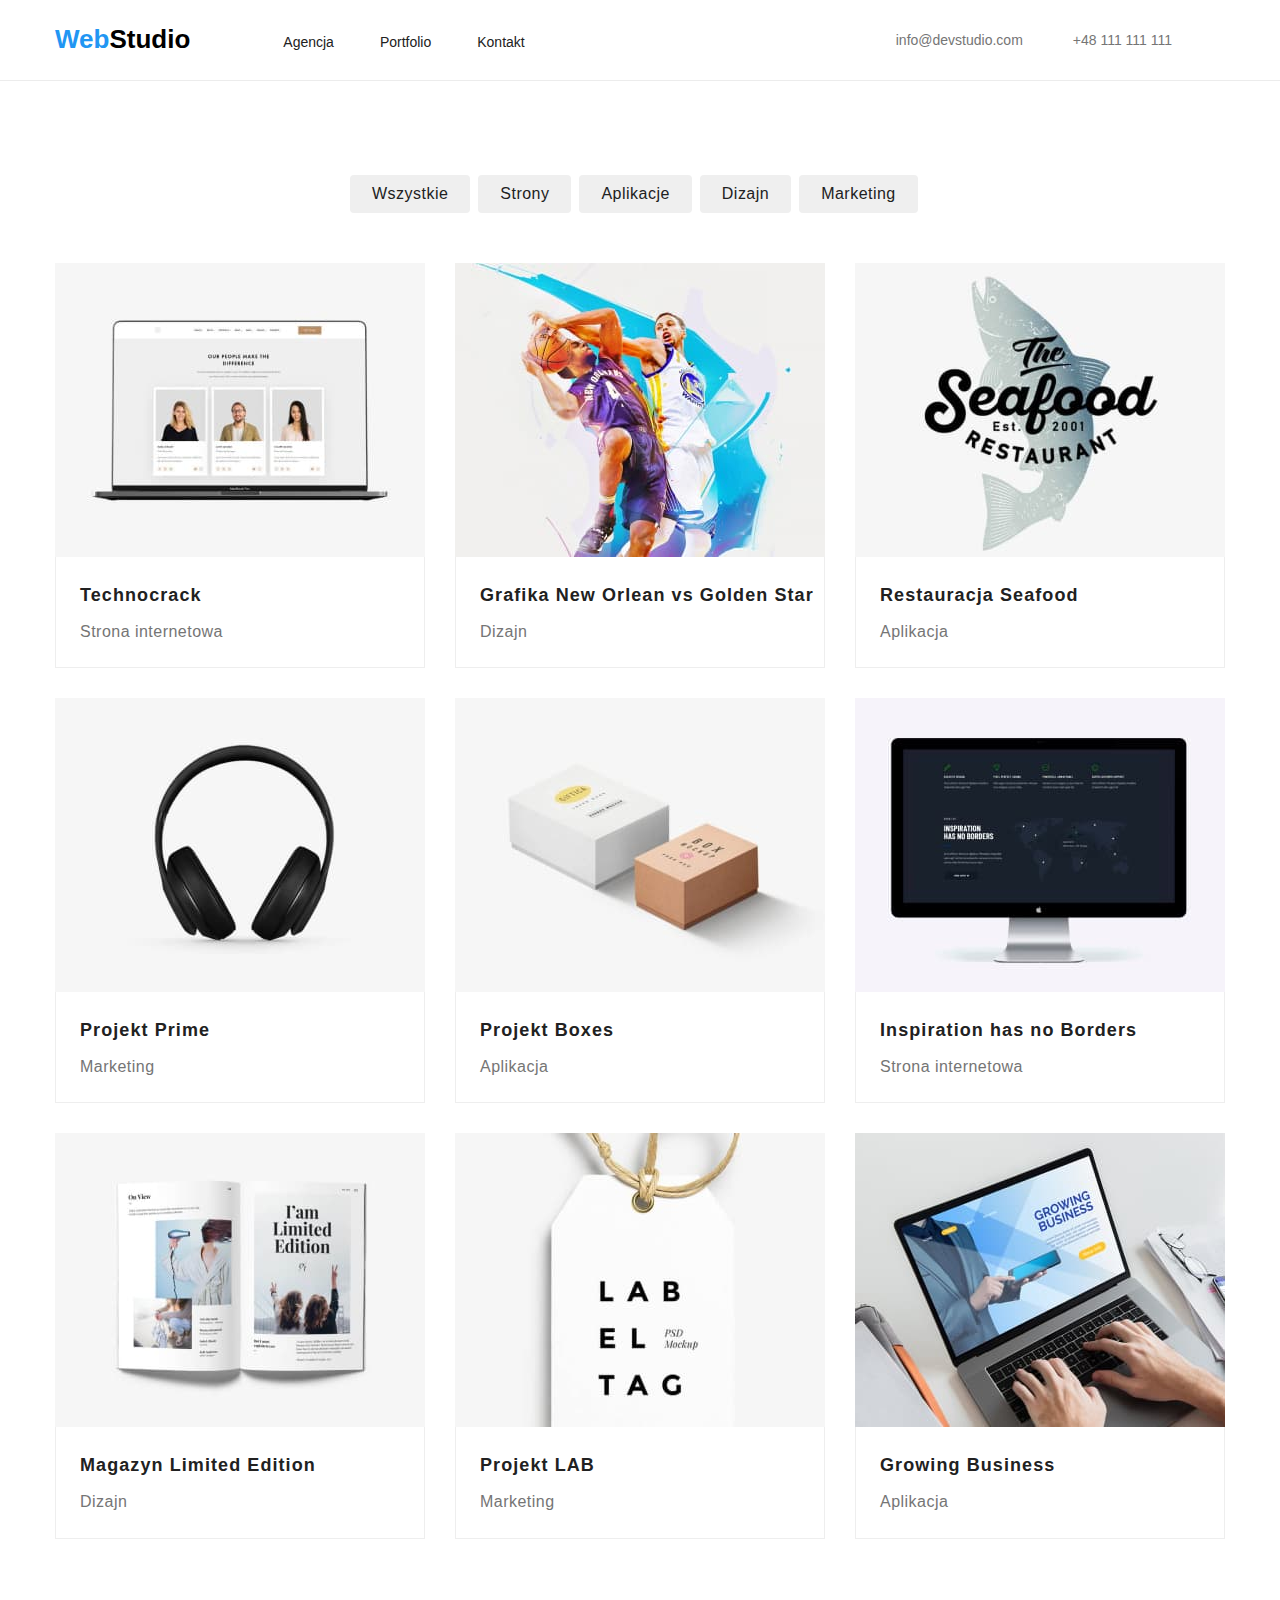
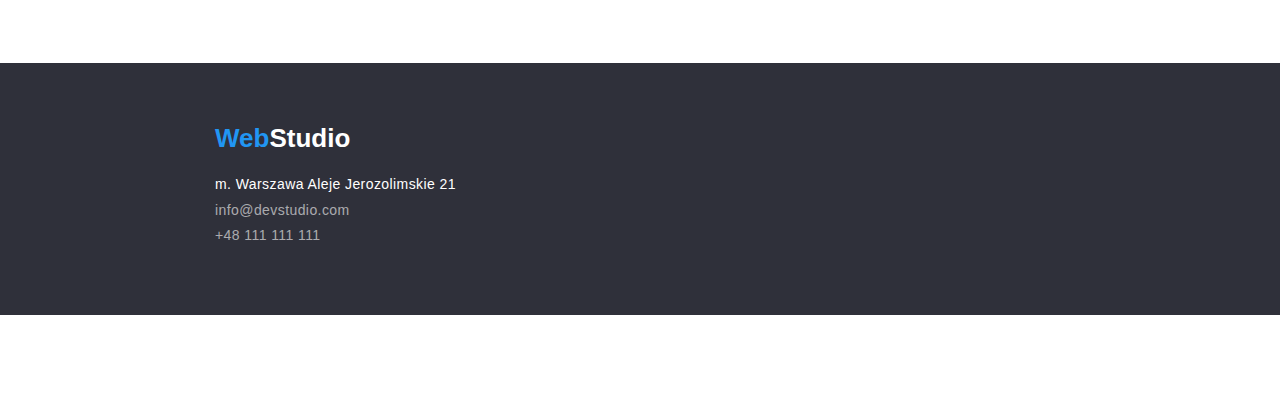
==== commit 13dfd9ae: "last time i hope" ====
--- a/portfolio.html
+++ b/portfolio.html
@@ -21,9 +21,11 @@
     />
   </head>
   <body>
-<div class="container-1">
-      <div>
-        <header class="web-studio">
+
+    <header>
+      <div class="container">
+      <div class="ws">
+        
           <a class="webstudio" href="#"
           ><span class="web">Web</span><span class="studio">Studio</span>
           </a>
@@ -48,12 +50,11 @@
             >+48 111 111 111</a
           >
       </div>
+    </div>
     </header>
     </div>
+    </div>
     
-
-
-
     
     <main>
       <div class="container">
@@ -77,115 +78,154 @@
       </div>
 
       <div class="container">
-        <ul>
-          <li>
-            <img
+        <ul class="pictures">
+          
+          <li>
+            <img class="block"
               src="images/foto_31.jpg"
               alt="Laptop  z otwartą stroną internetową"
-              width="390"
-              height="294"
-            />
+              width="370"
+              height="294"
+            />
+            <div class="border">
             <h3 class="offer">Technocrack</h3>
             <p class="type-service">Strona internetowa</p>
-          </li>
-          <li>
-            <img
+          </div>
+          </li>
+          
+          
+          
+          <li>
+            <img class="block"
               src="images/foto_32.jpg"
               alt="Grafika meczu koszykówki"
-              width="390"
-              height="294"
-            />
+              width="370"
+              height="294"
+            />
+            <div class="border">
             <h3 class="offer">Grafika New Orlean vs Golden Star</h3>
             <p class="type-service">Dizajn</p>
-          </li>
-          <li>
-            <img
+          </div>
+          </li>
+          
+          
+          <li>
+            <img class="block"
               src="images/foto_33.jpg"
               alt="Logo restauracji"
-              width="390"
-              height="294"
-            />
+              width="370"
+              height="294"
+            />
+            <div class="border">
             <h3 class="offer">Restauracja Seafood</h3>
             <p class="type-service">Aplikacja</p>
-          </li>
-          <li>
-            <img
+          </div>
+          </li>
+          
+          
+          <li>
+            <img class="block"
               src="images/foto_34.jpg"
               alt="słuchawki bezprzewodowe"
-              width="390"
-              height="294"
-            />
+              width="370"
+              height="294"
+            />
+            <div class="border">
             <h3 class="offer">Projekt Prime</h3>
             <p class="type-service">Marketing</p>
-          </li>
-          <li>
-            <img
+          </div>
+          </li>
+          
+          
+          <li>
+            <img class="block"
               src="images/foto_35.jpg"
               alt="Dwa kartonowe pudełka"
-              width="390"
-              height="294"
-            />
+              width="370"
+              height="294"
+            />
+            <div class="border">
             <h3 class="offer">Projekt Boxes</h3>
             <p class="type-service">Aplikacja</p>
-          </li>
-          <li>
-            <img
+          </div>
+          </li>
+          
+          
+          <li>
+            <img class="block"
               src="images/foto_36.jpg"
               alt="Monitor ukazujący otwartą stronę"
-              width="390"
-              height="294"
-            />
+              width="370"
+              height="294"
+            />
+            <div class="border">
             <h3 class="offer">Inspiration has no Borders</h3>
             <p class="type-service">Strona internetowa</p>
-          </li>
-          <li>
-            <img
+          </div>
+          </li>
+          
+         
+          <li>
+            <img class="block"
               src="images/foto_37.jpg"
               alt="Otwarte czasopismo"
-              width="390"
-              height="294"
-            />
+              width="370"
+              height="294"
+            />
+            <div class="border">
             <h3 class="offer">Magazyn Limited Edition</h3>
             <p class="type-service">Dizajn</p>
-          </li>
-          <li>
-            <img
+          </div>
+          </li>
+          
+         
+          <li>
+            <img class="block"
               src="images/foto_38.jpg"
               alt="Etykieta z logo"
-              width="390"
-              height="294"
-            />
+              width="370"
+              height="294"
+            />
+            <div class="border">
             <h3 class="offer">Projekt LAB</h3>
             <p class="type-service">Marketing</p>
-          </li>
-          <li>
-            <img
+          </div>
+          </li>
+          
+          
+          <li>
+            <img class="block"
               src="images/foto_39.jpg"
               alt="Osoba pracujący przy laptopie"
-              width="390"
-              height="294"
-            />
+              width="370"
+              height="294"
+            />
+            <div class="border">
             <h3 class="offer">Growing Business</h3>
             <p class="type-service">Aplikacja</p>
-          </li>
+          </div>
+          </li>
+          
         </ul>
       </div>
     </main>
 
-    <div class="container">
+    <div class="wrapper">
       <footer class="footer-color">
-        <a href="#"
-          ><span class="web">Web</span><span class="studio-2">Studio</span></a
-        >
-
-        <ul>
+        <div class="container">
+        <a class="web-footer" href="#">
+          <span class="web">Web</span><span class="studio-2">Studio</span>
+        </a>
+        </div>
+        <div class="container">
+        <ul class="address-footer">
           <li>
             <address>
               <a
                 class="link address"
                 href="https://goo.gl/maps/n3HSszcndaVt4yHJ9?coh=178573&entry=tt"
                 target="_blank"
-                >m.Warszawa, Aleje Jerozolimskie 21</a
+                >m. Warszawa Aleje Jerozolimskie 21</a
               >
             </address>
           </li>
@@ -200,7 +240,12 @@
             >
           </li>
         </ul>
+        </div>
+        </div>
       </footer>
     </div>
   </body>
 </html>
+
+
+    --- a/css/index.css
+++ b/css/index.css
@@ -1,3 +1,7 @@
+* {
+  margin: 0;
+  padding: 0;
+}
 body {
   font-family: "Roboto", sans-serif;
   font-size: 16px;
@@ -5,7 +9,6 @@
   line-height: 1.2;
   background-color: var(--font-color3);
   color: var(--font-color);
-  max-width: 1600px;
 }
 
 ul {
@@ -25,6 +28,7 @@
 :root {
   --main-background-color: #e5e5e5;
   --second-background-color: #2f303a;
+
   --font-color: #212121;
   --font-color2: #757575;
   --font-color3: #ffffff;
@@ -32,13 +36,15 @@
   --font-studio: #000000;
 }
 
-.webstudio {
-  letter-spacing: 0.03em;
-  display: flex;
-  justify-content: flex-start;
-  padding-left: 0px;
-  margin-right: 93px;
-  
+.web-studio {
+  letter-spacing: 0.03em;
+  display: flex;
+
+  padding-right: 93px;
+}
+
+.ws {
+  padding-top: 24px;
 }
 .web {
   color: #2196f3;
@@ -46,6 +52,9 @@
   font-size: 26px;
   font-weight: 700;
   line-height: 1.2;
+  padding-left: 15px;
+
+  padding-top: 60px;
 }
 .studio {
   color: var(--font-studio);
@@ -61,7 +70,74 @@
   font-size: 26px;
   font-weight: 700;
   line-height: 1.2;
-}
+  padding-top: 60px;
+}
+
+.navi {
+  display: flex;
+  padding-left: 0px;
+  padding-top: 32px;
+}
+
+.agency {
+  padding-right: 46px;
+  padding-left: 93px;
+}
+
+.portfolio {
+  padding-right: 46px;
+}
+
+.contact {
+  padding-right: 371px;
+}
+
+.phone {
+  padding-left: 50px;
+  padding-right: 27px;
+  padding-top: 32px;
+  padding-bottom: 32px;
+}
+
+.mail-phone {
+  display: flex;
+  align-items: center;
+}
+
+.lorem-ipsum {
+  display: flex;
+  gap: 30px;
+  padding-left: 15px;
+  padding-right: 15px;
+}
+
+header {
+  border-bottom: 1px solid #ececec;
+}
+.what-we-do {
+  display: flex;
+  gap: 30px;
+  padding-left: 15px;
+  padding-right: 15px;
+}
+
+.crew {
+  display: flex;
+  gap: 30px;
+  padding-left: 15px;
+  padding-right: 15px;
+}
+
+.wrapper {
+  margin: 94px 0;
+}
+
+.second-h {
+  display: flex;
+  justify-content: center;
+  padding-bottom: 50px;
+}
+
 .nav-header {
   font-size: 14px;
   font-weight: 500;
@@ -78,8 +154,6 @@
   line-height: 1.17;
   color: var(--font-color2);
   letter-spacing: 0.02;
-  display: flex;
-  justify-content: flex-end;
 }
 .title {
   font-size: 44px;
@@ -104,7 +178,6 @@
   border-style: none;
   padding: 10px 41px 10px 42px;
   margin-top: 30px;
-  margin
 }
 .main-text {
   font-size: 14px;
@@ -112,8 +185,7 @@
   line-height: 1.17;
   color: var(--font-color);
   letter-spacing: 0.03em;
-  
-  
+  padding-bottom: 10px;
 }
 .text {
   font-size: 14px;
@@ -121,8 +193,6 @@
   line-height: 1.71;
   color: var(--font-color2);
   letter-spacing: 0.03em;
-  
-  
 }
 .second-h {
   font-size: 36px;
@@ -137,6 +207,11 @@
   line-height: 1.17;
   color: var(--font-color);
   letter-spacing: 0.03em;
+  display: flex;
+  justify-content: center;
+  padding-top: 30px;
+  padding-bottom: 10px;
+  border-radius: 4px;
 }
 .company-position {
   font-size: 16px;
@@ -144,6 +219,16 @@
   line-height: 1.17;
   color: var(--font-color2);
   letter-spacing: 0.03em;
+  display: flex;
+  justify-content: center;
+  padding-bottom: 30px;
+}
+
+.people-bcolor {
+  background-color: var(--font-color3);
+  border-radius: 4px;
+  box-shadow: 0px 1px 3px rgba(0, 0, 0, 0.12), 0px 1px 1px rgba(0, 0, 0, 0.14),
+    0px 2px 1px rgba(0, 0, 0, 0.2);
 }
 .address {
   font-size: 14px;
@@ -152,6 +237,14 @@
   color: var(--font-color3);
   font-style: normal;
   letter-spacing: 0.03em;
+}
+
+.web-footer {
+  padding-top: 60px;
+}
+.mail-footer {
+  padding-top: 9px;
+  padding-bottom: 9px;
 }
 .info-footer {
   font-size: 14px;
@@ -159,13 +252,23 @@
   line-height: 1.71;
   color: rgba(255, 255, 255, 0.6);
   letter-spacing: 0.03em;
-}
+  display: flex;
+  padding-top: 9px;
+}
+.address-footer {
+  padding-top: 20px;
+  padding-left: 15px;
+}
+
 .offer {
   font-size: 18px;
   font-weight: 700;
   line-height: 2;
   color: var(--font-color);
   letter-spacing: 0.06em;
+  padding-top: 20px;
+  padding-bottom: 4px;
+  padding-left: 24px;
 }
 .type-service {
   font-size: 16px;
@@ -173,21 +276,50 @@
   line-height: 1.88;
   color: var(--font-color2);
   letter-spacing: 0.03em;
+  padding-bottom: 20px;
+  padding-left: 24px;
 }
 .link {
-  font-size: 14;
+  font-size: 14px;
   font-weight: 500;
   line-height: 1.17;
 }
 
 .button-data {
-  font-size: 16;
+  font-size: 16px;
   font-weight: 500;
   line-height: 1.62;
   color: var(--font-color);
   letter-spacing: 0.03em;
   border-radius: 4px;
   border-style: none;
+  padding: 6px 22px 6px 22px;
+}
+
+.button-menu {
+  display: flex;
+  gap: 8px;
+  padding-left: 310px;
+  padding-bottom: 50px;
+  padding-top: 94px;
+}
+
+.pictures {
+  display: flex;
+  flex-wrap: wrap;
+  padding-left: 15px;
+  padding-right: 15px;
+  gap: 30px;
+  padding-bottom: 30px;
+}
+.border {
+  border-bottom: 1px solid #eeeeee;
+  border-left: 1px solid #eeeeee;
+  border-right: 1px solid #eeeeee;
+}
+
+.block {
+  display: block;
 }
 
 .button-data:hover {
@@ -195,6 +327,11 @@
 }
 
 .button-data:focus {
+  box-shadow: 0px 4px 4px rgba(0, 0, 0, 0.25);
+}
+
+.box-s {
+  border-radius: 4px;
   box-shadow: 0px 4px 4px rgba(0, 0, 0, 0.25);
 }
 
@@ -217,57 +354,18 @@
   background-color: var(--second-background-color);
   width: 1600px;
   height: 600px;
-  margin-right: auto;
-  margin-left: auto;
+
   text-align: center;
   justify-content: center;
   padding-top: 0px;
 }
 
-.container-1 {
+.container {
   width: 1200px;
-  
-  align-items: center;
-  display: flex;
-  text-align: center;
-  border-bottom: 1px;
-  border-color: #ececec;
-  margin-left:215px;
-  margin-right:185px;
-}
-
-.navi {
-  display: flex;
-}
-
-.mail-phone {
-  display: flex;
-}
-
-.portfolio {
-  margin-left: 46px;
-  margin-right: 46px;
-}
-
-.mail {
-  margin-left: 371px;
-  margin-right: 50px;
-  margin-top: 32px;
-  margin-bottom: 32px;
-
- 
-}
-
-.phone{
-  margin-top: 32px;
-  margin-bottom: 32px;
-  
-}
-
-.conteiner-2{
-  width: 1200px;
-  margin:0 auto;
-  display: flex ;
-  justify-content: space-around;
-}
-
+  display: flex;
+  margin: 0 auto;
+}
+
+.crew-background-color {
+  background-color: #f5f4fa;
+}
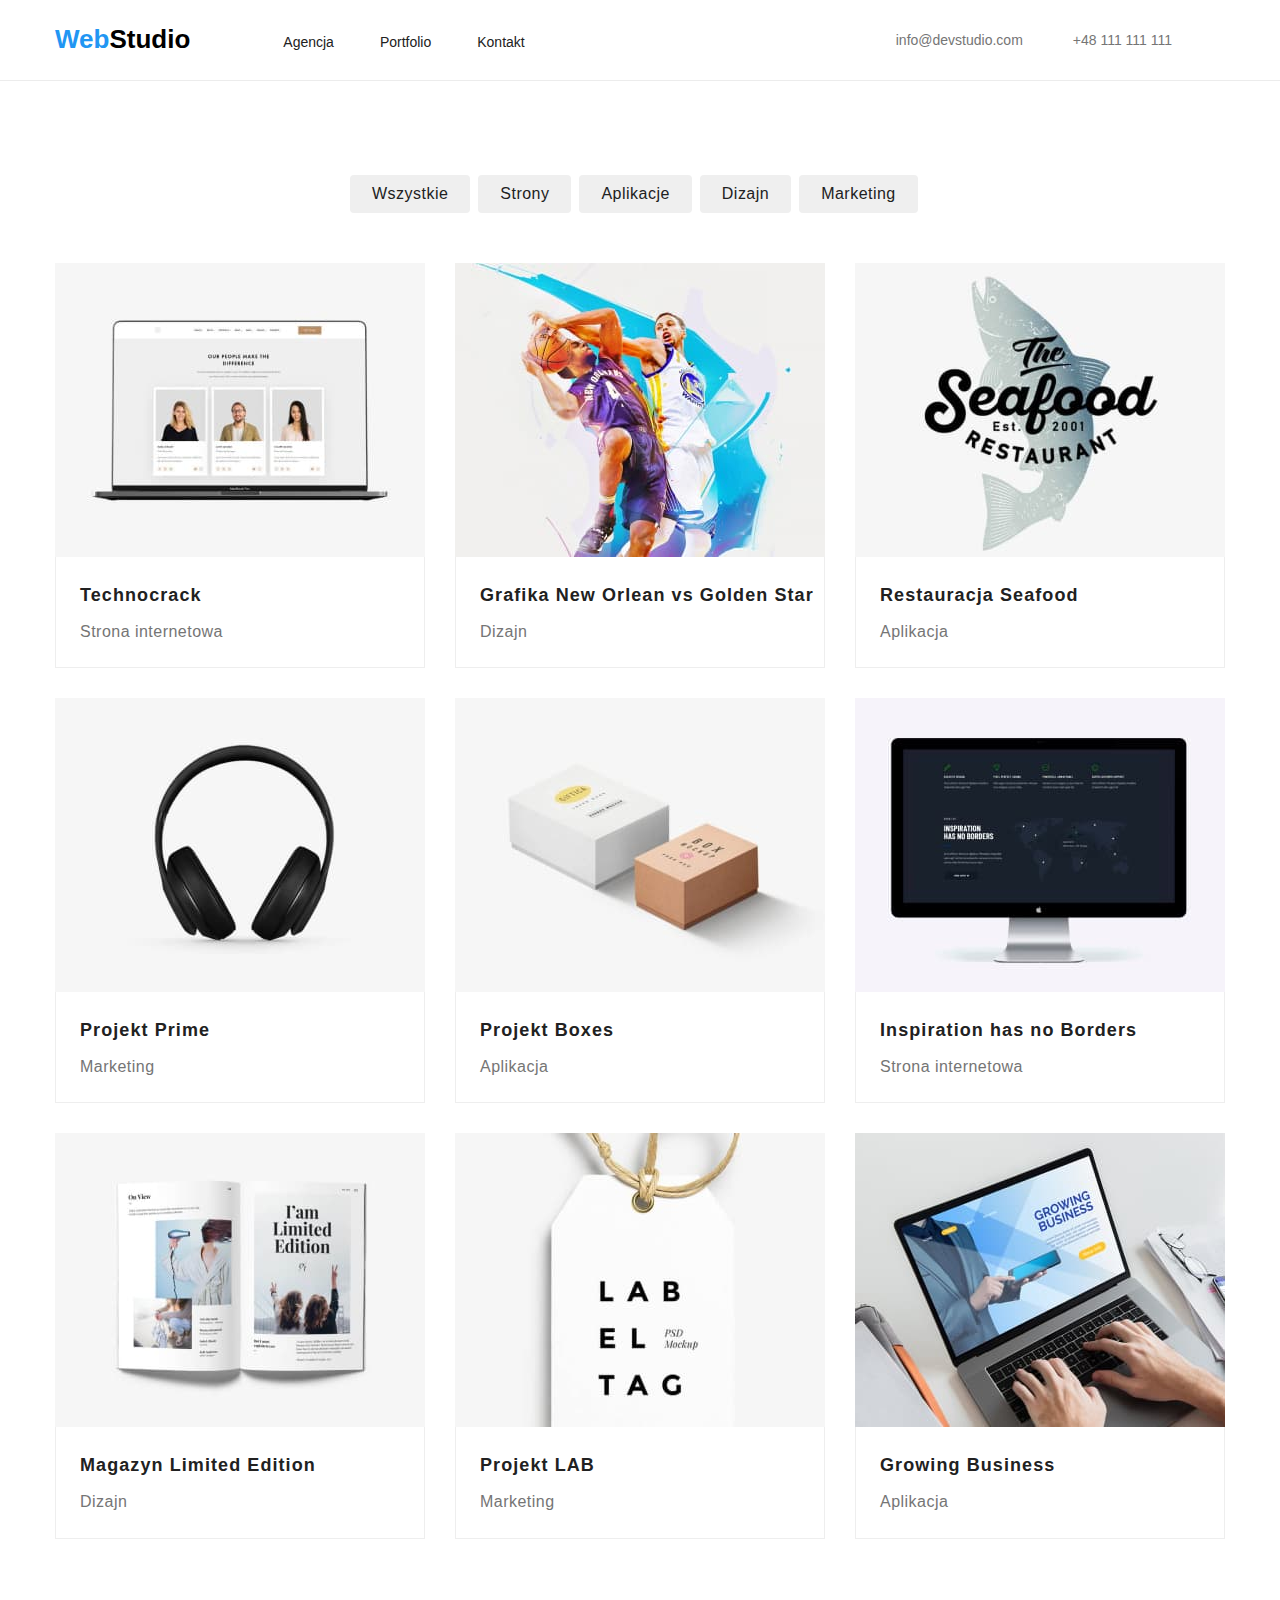
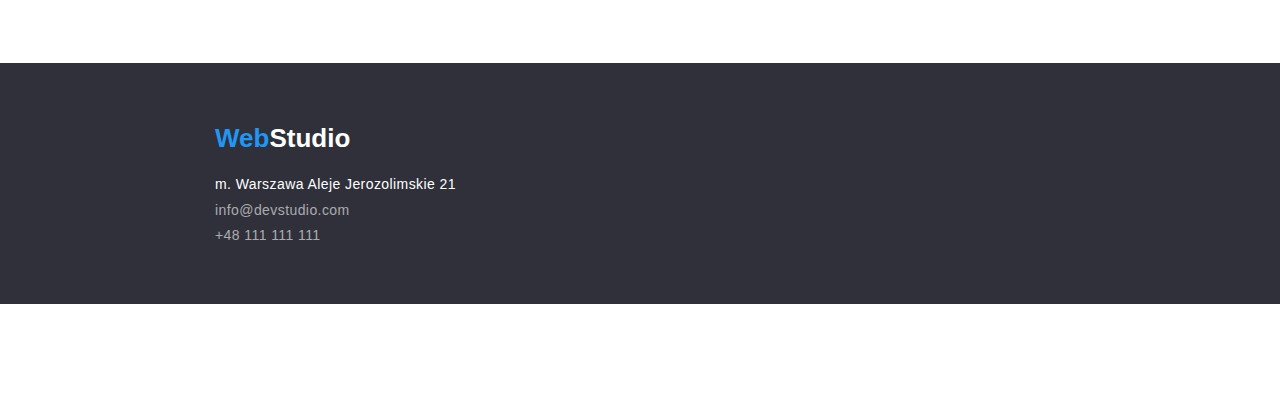
==== commit 1f979bcb: "last one" ====
--- a/portfolio.html
+++ b/portfolio.html
@@ -26,14 +26,14 @@
       <div class="container">
       <div class="ws">
         
-          <a class="webstudio" href="#"
+          <a class="webstudio" href="index.html"
           ><span class="web">Web</span><span class="studio">Studio</span>
           </a>
       </div>
       
       <div>
           <ul class="navi">
-            <li><a class="link nav-header agency" href="#">Agencja</a></li>
+            <li><a class="link nav-header agency" href="index.html">Agencja</a></li>
             <li>
               <a class="link nav-header portfolio" href="portfolio.html"
                 >Portfolio</a
@@ -213,7 +213,7 @@
     <div class="wrapper">
       <footer class="footer-color">
         <div class="container">
-        <a class="web-footer" href="#">
+        <a class="web-footer" href="index.html">
           <span class="web">Web</span><span class="studio-2">Studio</span>
         </a>
         </div>
@@ -230,12 +230,12 @@
             </address>
           </li>
           <li>
-            <a class="link info-footer" href="mail:info@devstudio.com"
+            <a class="link info-footer f-mail" href="mail:info@devstudio.com"
               >info@devstudio.com</a
             >
           </li>
           <li>
-            <a class="link info-footer" href="tel:48111111111"
+            <a class="link info-footer f-phone" href="tel:48111111111"
               >+48 111 111 111</a
             >
           </li>
--- a/css/index.css
+++ b/css/index.css
@@ -52,7 +52,7 @@
   font-size: 26px;
   font-weight: 700;
   line-height: 1.2;
-  padding-left: 15px;
+  margin-left: 15px;
 
   padding-top: 60px;
 }
@@ -80,21 +80,21 @@
 }
 
 .agency {
-  padding-right: 46px;
-  padding-left: 93px;
+  margin-right: 46px;
+  margin-left: 93px;
 }
 
 .portfolio {
-  padding-right: 46px;
+  margin-right: 46px;
 }
 
 .contact {
-  padding-right: 371px;
+  margin-right: 371px;
 }
 
 .phone {
-  padding-left: 50px;
-  padding-right: 27px;
+  margin-left: 50px;
+  margin-right: 27px;
   padding-top: 32px;
   padding-bottom: 32px;
 }
@@ -242,24 +242,30 @@
 .web-footer {
   padding-top: 60px;
 }
-.mail-footer {
+
+.info-footer {
+  font-size: 14px;
+  font-weight: 400;
+  line-height: 1.71;
+  color: rgba(255, 255, 255, 0.6);
+  letter-spacing: 0.03em;
+  display: flex;
+}
+.address-footer {
+  padding-top: 20px;
+  margin-left: 15px;
+}
+
+.f-mail {
   padding-top: 9px;
   padding-bottom: 9px;
-}
-.info-footer {
-  font-size: 14px;
-  font-weight: 400;
-  line-height: 1.71;
-  color: rgba(255, 255, 255, 0.6);
-  letter-spacing: 0.03em;
-  display: flex;
-  padding-top: 9px;
-}
-.address-footer {
-  padding-top: 20px;
-  padding-left: 15px;
-}
-
+  margin-right: 954px;
+}
+
+.f-phone {
+  margin-bottom: 60px;
+  margin-right: 954px;
+}
 .offer {
   font-size: 18px;
   font-weight: 700;
@@ -347,7 +353,6 @@
 .footer-color {
   background-color: var(--second-background-color);
   width: 1600px;
-  height: 252px;
 }
 
 .background-top {
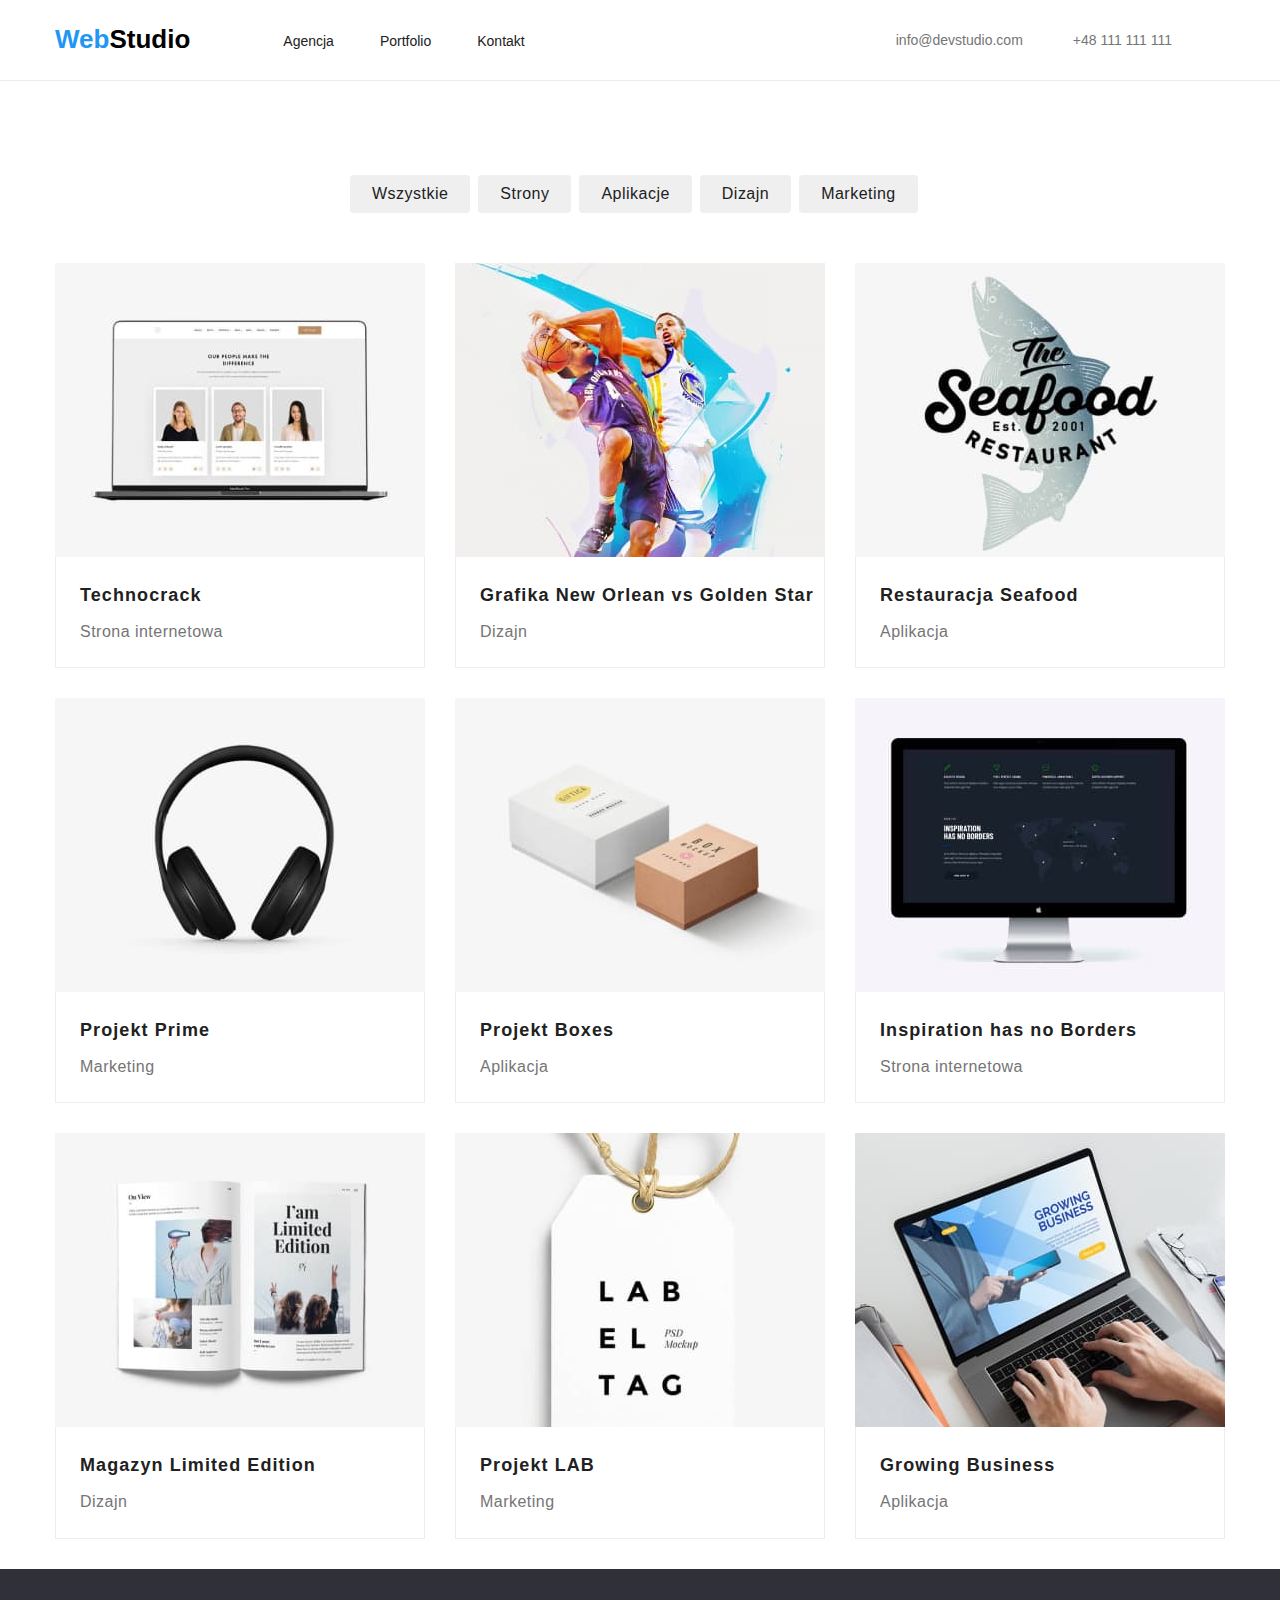
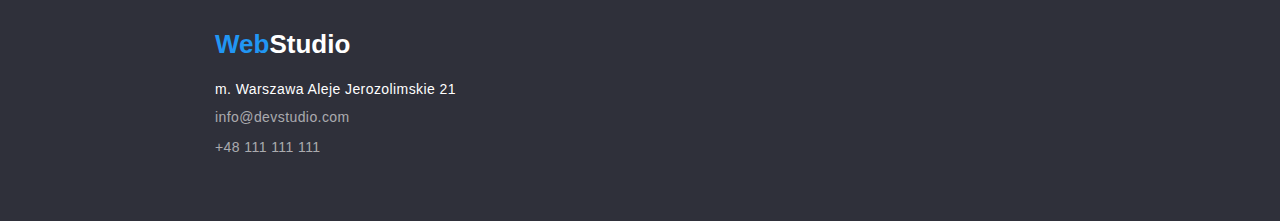
==== commit 897aa655: "footer vol 2" ====
--- a/portfolio.html
+++ b/portfolio.html
@@ -210,7 +210,7 @@
       </div>
     </main>
 
-    <div class="wrapper">
+    <div>
       <footer class="footer-color">
         <div class="container">
         <a class="web-footer" href="index.html">
--- a/css/index.css
+++ b/css/index.css
@@ -6,7 +6,7 @@
   font-family: "Roboto", sans-serif;
   font-size: 16px;
   font-weight: 700;
-  line-height: 1.2;
+
   background-color: var(--font-color3);
   color: var(--font-color);
 }
@@ -53,8 +53,6 @@
   font-weight: 700;
   line-height: 1.2;
   margin-left: 15px;
-
-  padding-top: 60px;
 }
 .studio {
   color: var(--font-studio);
@@ -70,7 +68,7 @@
   font-size: 26px;
   font-weight: 700;
   line-height: 1.2;
-  padding-top: 60px;
+  margin-top: 60px;
 }
 
 .navi {
@@ -233,20 +231,20 @@
 .address {
   font-size: 14px;
   font-weight: 400;
-  line-height: 1.71;
+  line-height: 1.2px;
   color: var(--font-color3);
   font-style: normal;
   letter-spacing: 0.03em;
 }
 
 .web-footer {
-  padding-top: 60px;
+  margin-top: 60px;
 }
 
 .info-footer {
   font-size: 14px;
   font-weight: 400;
-  line-height: 1.71;
+
   color: rgba(255, 255, 255, 0.6);
   letter-spacing: 0.03em;
   display: flex;
@@ -260,11 +258,13 @@
   padding-top: 9px;
   padding-bottom: 9px;
   margin-right: 954px;
+  line-height: 1.5;
 }
 
 .f-phone {
   margin-bottom: 60px;
   margin-right: 954px;
+  line-height: 1.5;
 }
 .offer {
   font-size: 18px;
@@ -288,7 +288,6 @@
 .link {
   font-size: 14px;
   font-weight: 500;
-  line-height: 1.17;
 }
 
 .button-data {
@@ -353,6 +352,7 @@
 .footer-color {
   background-color: var(--second-background-color);
   width: 1600px;
+  height: 252px;
 }
 
 .background-top {
